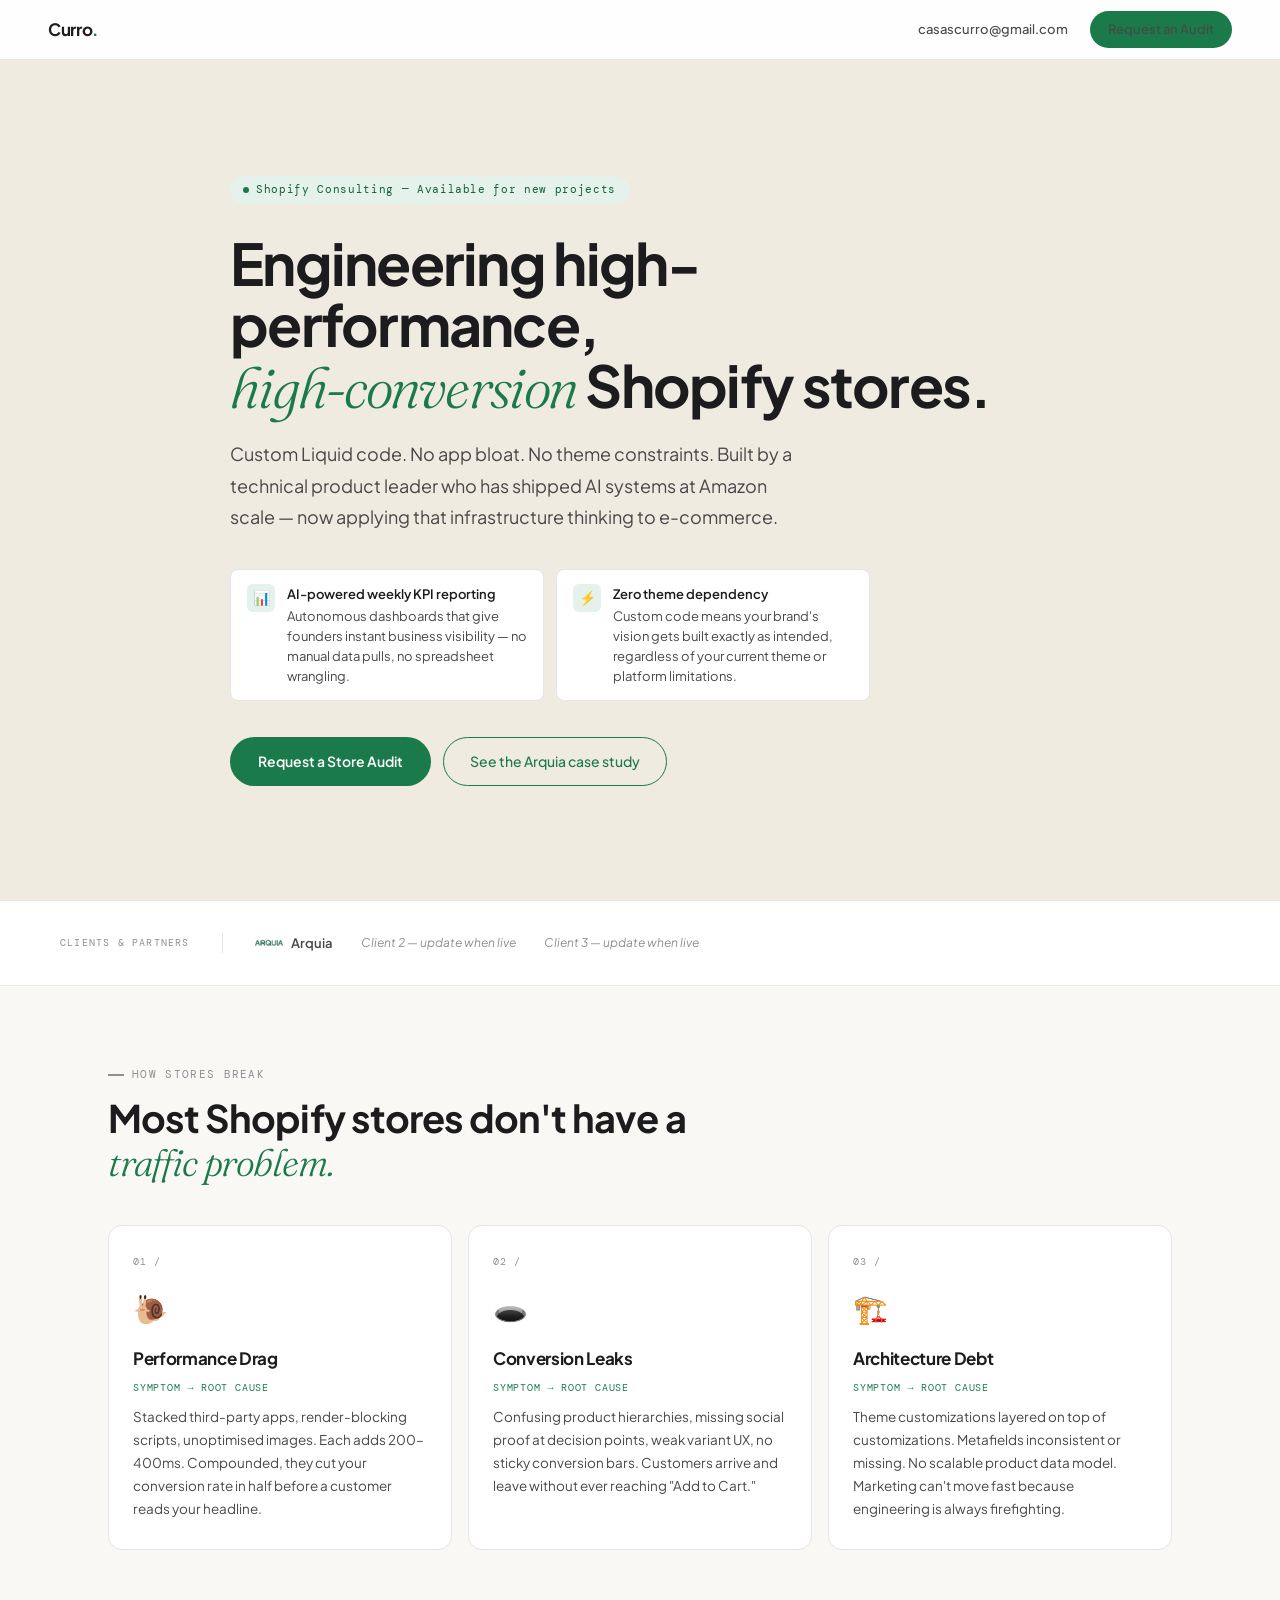
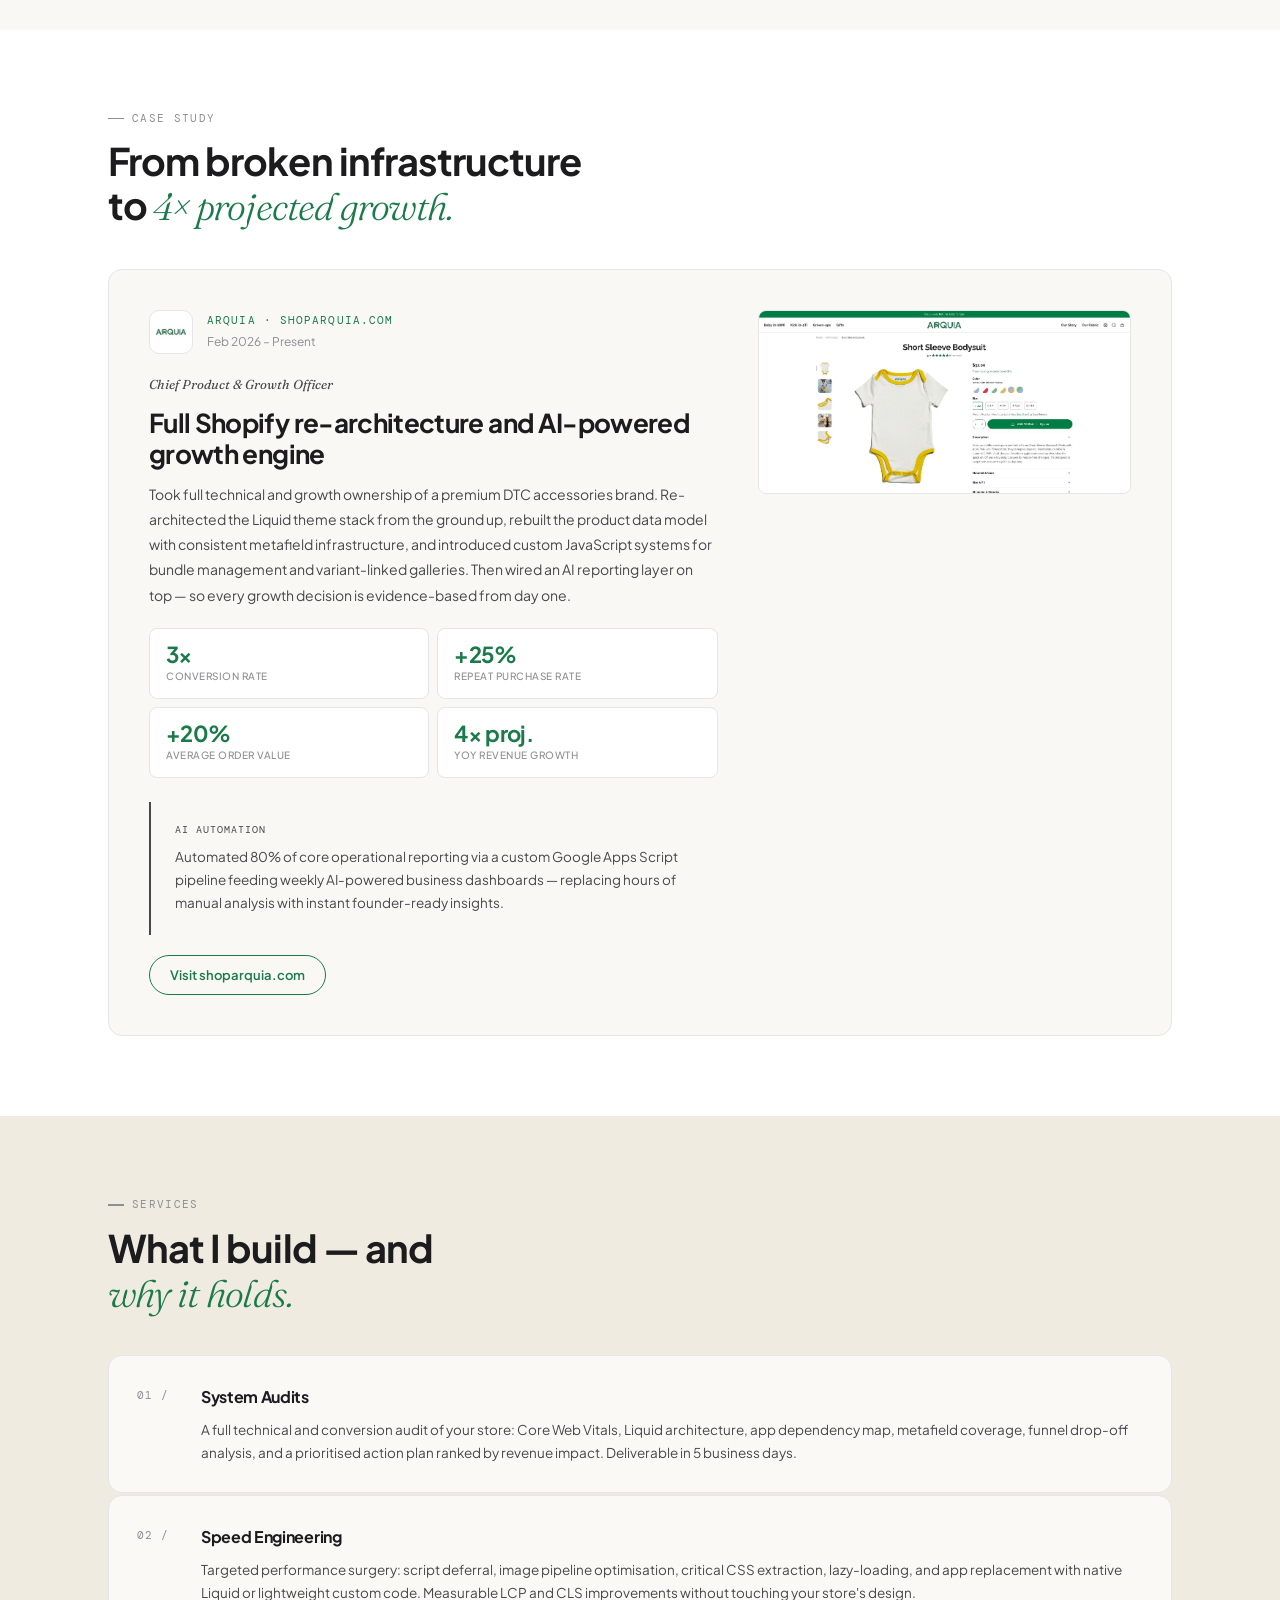
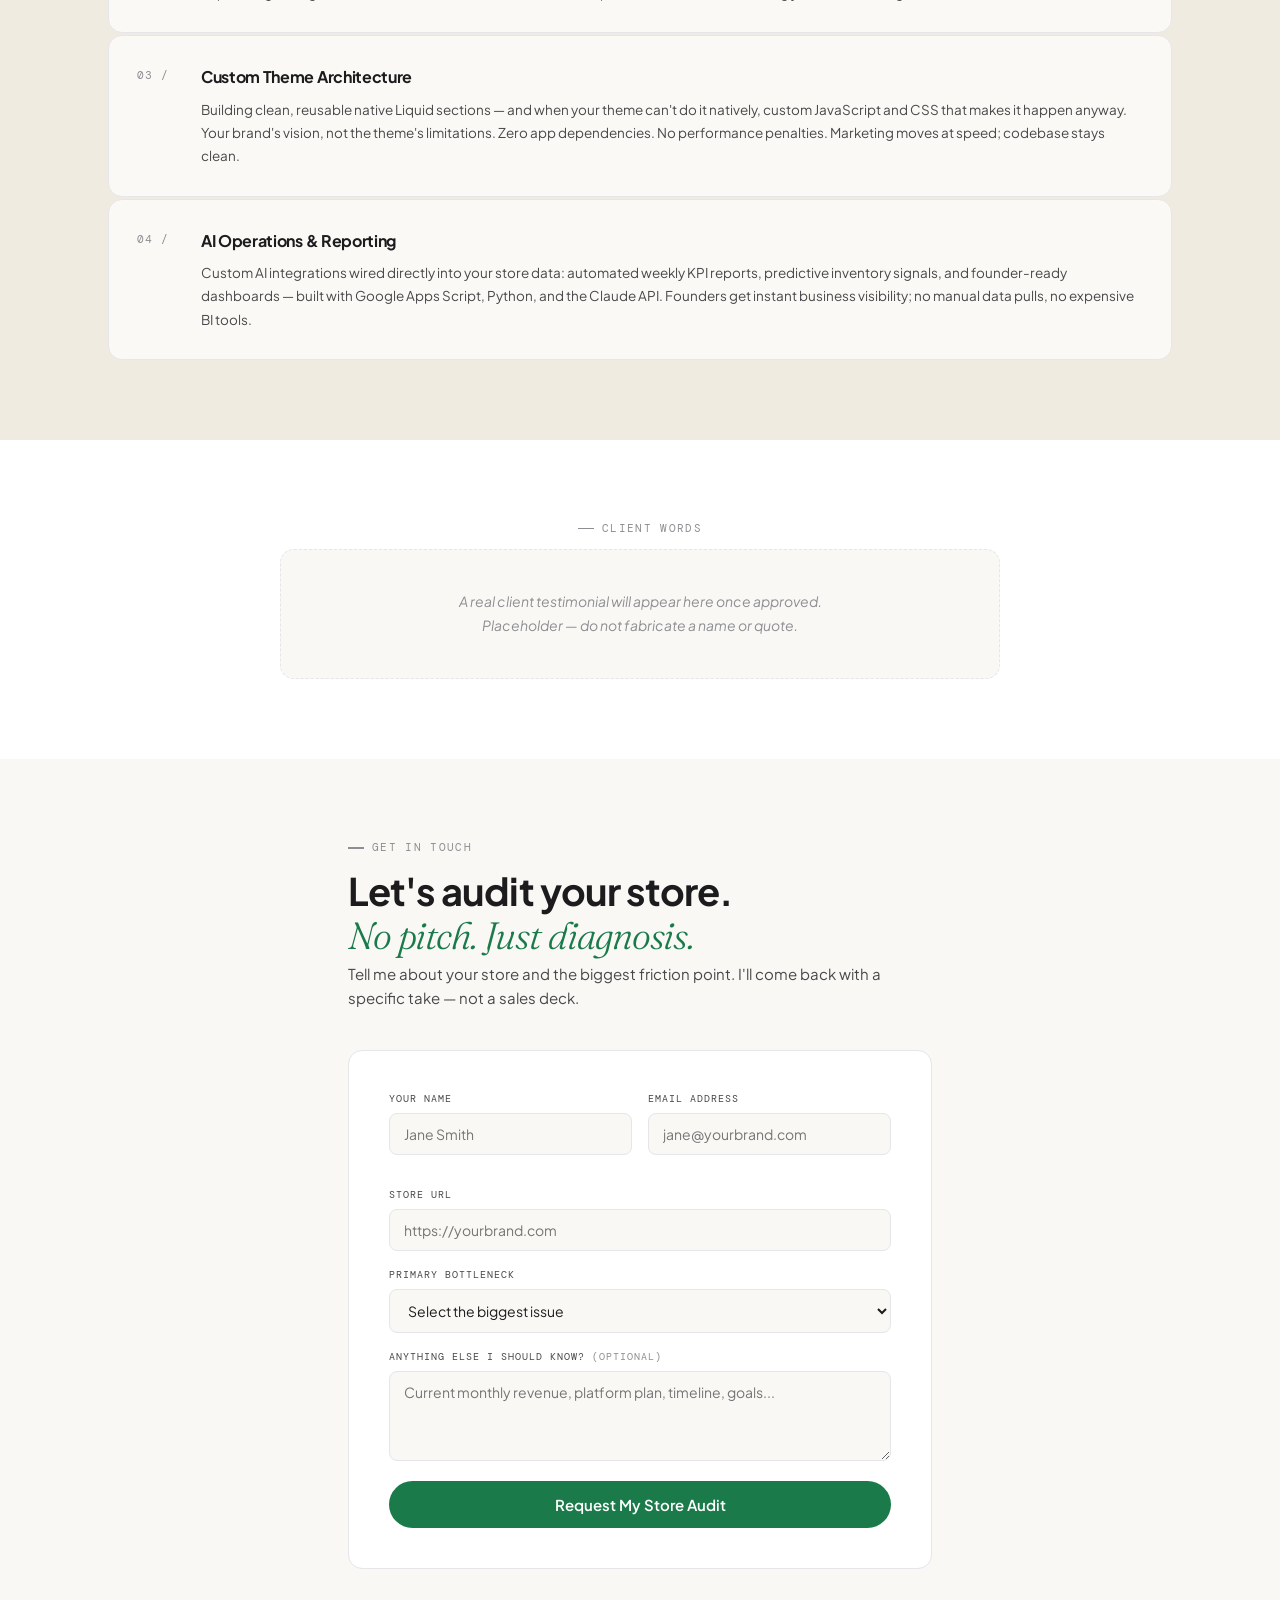
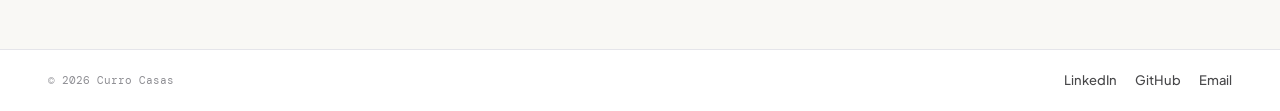
==== consulting.html @ 4394bf83 "Add Shopify consulting page with SEO isolation - consulting.html: full landing page with hero, trust" ====
<!DOCTYPE html>
<html lang="en">
<head>
  <meta charset="UTF-8"/>
  <meta name="viewport" content="width=device-width, initial-scale=1.0"/>

  <!-- ── SEO ISOLATION — DO NOT REMOVE ─────────────────────────────────── -->
  <meta name="robots" content="noindex, nofollow">
  <meta name="googlebot" content="noindex, nofollow">
  <!-- ──────────────────────────────────────────────────────────────────── -->

  <title>Shopify Consulting — Curro Casas</title>
  <meta name="description" content="Technical Shopify consulting: performance engineering, custom Liquid architecture, and AI-powered reporting for high-growth DTC brands."/>

  <link rel="icon" href="data:image/svg+xml,<svg xmlns='http://www.w3.org/2000/svg' viewBox='0 0 100 100'><rect width='100' height='100' rx='20' fill='%231a7a4a'/><text y='75' font-size='72' x='50' text-anchor='middle' fill='white' font-family='sans-serif' font-weight='bold'>C</text></svg>"/>
  <link rel="preconnect" href="https://fonts.googleapis.com"/>
  <link href="https://fonts.googleapis.com/css2?family=Plus+Jakarta+Sans:ital,wght@0,400;0,500;0,600;0,700;1,400&family=Fraunces:ital,opsz,wght@1,9..144,300;1,9..144,400&family=DM+Mono:wght@300;400&display=swap" rel="stylesheet"/>

  <style>
    /* ── RESET & TOKENS ──────────────────────────────────────────────────── */
    *, *::before, *::after { box-sizing: border-box; margin: 0; padding: 0; }
    :root {
      --ink:     #1c1c1e;
      --ink-2:   #48484a;
      --ink-3:   #8e8e93;
      --bg:      #ffffff;
      --bg-2:    #f9f8f5;
      --bg-3:    #f0ebe0;
      --green:   #1a7a4a;
      --gdk:     #145e38;
      --glt:     #e4f2eb;
      --rule:    #e5e5ea;
      --r:       14px;
      --rs:      8px;
      --max:     1160px;
      --serif:   'Fraunces', Georgia, serif;
      --sans:    'Plus Jakarta Sans', sans-serif;
      --mono:    'DM Mono', monospace;
    }
    html { scroll-behavior: smooth; }
    body { background: var(--bg); color: var(--ink); font-family: var(--sans);
           line-height: 1.6; -webkit-font-smoothing: antialiased; font-size: 16px; }
    img  { max-width: 100%; display: block; }
    a    { color: inherit; }

    /* ── LAYOUT HELPERS ─────────────────────────────────────────────────── */
    .wrap { max-width: var(--max); margin: 0 auto; padding: 0 48px; }
    .rule { height: 1px; background: linear-gradient(90deg, transparent, var(--rule) 20%, var(--rule) 80%, transparent); }

    /* ── BUTTONS ────────────────────────────────────────────────────────── */
    .btn-primary {
      display: inline-flex; align-items: center; justify-content: center;
      font-family: var(--sans); font-size: 14px; font-weight: 600;
      color: #fff; background: var(--green); text-decoration: none;
      padding: 13px 28px; border-radius: 100px; border: none; cursor: pointer;
      transition: background .15s, transform .1s;
    }
    .btn-primary:hover { background: var(--gdk); transform: translateY(-1px); }
    .btn-outline {
      display: inline-flex; align-items: center; justify-content: center;
      font-family: var(--sans); font-size: 14px; font-weight: 500;
      color: var(--green); background: none; text-decoration: none;
      padding: 12px 26px; border-radius: 100px; border: 1.5px solid var(--green);
      cursor: pointer; transition: background .15s;
    }
    .btn-outline:hover { background: var(--glt); }

    /* ── NAV ────────────────────────────────────────────────────────────── */
    nav {
      position: fixed; top: 0; left: 0; right: 0; z-index: 100;
      display: flex; align-items: center; justify-content: space-between;
      padding: 0 48px; height: 60px;
      background: rgba(255,255,255,.95); backdrop-filter: blur(16px);
      border-bottom: 1px solid var(--rule);
    }
    .nav-logo { font-size: 17px; font-weight: 700; letter-spacing: -.02em;
                color: var(--ink); text-decoration: none; }
    .nav-logo span { color: var(--green); }
    .nav-cta { display: flex; gap: 8px; align-items: center; }
    .nav-cta a { font-size: 13px; font-weight: 500; color: var(--ink-2);
                 text-decoration: none; padding: 6px 14px; border-radius: 100px;
                 transition: background .15s; }
    .nav-cta a:hover { background: var(--rule); }

    /* ── EYE TAG ────────────────────────────────────────────────────────── */
    .eyetag {
      font-family: var(--mono); font-size: 11px; letter-spacing: .12em;
      text-transform: uppercase; color: var(--ink-3); margin-bottom: 12px;
      display: flex; align-items: center; gap: 8px;
    }
    .eyetag::before { content: ""; display: block; width: 16px; height: 1.5px; background: var(--ink-3); }

    /* ── HERO ───────────────────────────────────────────────────────────── */
    .hero {
      min-height: 100vh; padding-top: 60px;
      display: flex; align-items: center;
      background: var(--bg-3);
    }
    .hero-inner { max-width: var(--max); margin: 0 auto; padding: 80px 48px; }
    .hero-badge {
      display: inline-flex; align-items: center; gap: 7px;
      background: var(--glt); color: var(--gdk);
      font-family: var(--mono); font-size: 11px; letter-spacing: .06em;
      padding: 5px 13px; border-radius: 100px; margin-bottom: 28px; width: fit-content;
    }
    .hero-badge::before {
      content: ""; width: 6px; height: 6px; background: var(--green);
      border-radius: 50%; animation: pulse 2s infinite;
    }
    @keyframes pulse { 0%,100%{opacity:1;transform:scale(1)} 50%{opacity:.4;transform:scale(.75)} }
    .hero h1 {
      font-size: clamp(34px, 4.5vw, 62px); font-weight: 700; line-height: 1.06;
      letter-spacing: -.03em; margin-bottom: 20px; max-width: 820px;
    }
    .hero h1 em { font-family: var(--serif); font-style: italic; font-weight: 300; color: var(--green); }
    .hero-sub {
      font-size: clamp(15px, 1.5vw, 18px); color: var(--ink-2); line-height: 1.75;
      max-width: 580px; margin-bottom: 36px;
    }

    /* USP feature list between subtitle and CTA */
    .hero-usps {
      display: grid; grid-template-columns: 1fr 1fr; gap: 12px;
      max-width: 640px; margin-bottom: 36px;
    }
    .hero-usp {
      display: flex; gap: 12px; align-items: flex-start;
      background: #fff; border: 1.5px solid var(--rule); border-radius: var(--rs);
      padding: 14px 16px;
    }
    .hero-usp-icon {
      width: 28px; height: 28px; background: var(--glt); border-radius: 6px;
      display: flex; align-items: center; justify-content: center;
      flex-shrink: 0; font-size: 14px;
    }
    .hero-usp-text { font-size: 13px; color: var(--ink-2); line-height: 1.55; }
    .hero-usp-text strong { color: var(--ink); font-weight: 600; display: block; margin-bottom: 2px; }

    .hero-actions { display: flex; gap: 12px; flex-wrap: wrap; }

    /* ── TRUST BANNER ───────────────────────────────────────────────────── */
    .trust {
      background: #fff; border-top: 1px solid var(--rule); border-bottom: 1px solid var(--rule);
      padding: 28px 48px;
    }
    .trust-inner {
      max-width: var(--max); margin: 0 auto;
      display: flex; align-items: center; gap: 32px; flex-wrap: wrap;
    }
    .trust-label {
      font-family: var(--mono); font-size: 10px; letter-spacing: .12em;
      text-transform: uppercase; color: var(--ink-3); white-space: nowrap; flex-shrink: 0;
    }
    .trust-divider { width: 1px; height: 20px; background: var(--rule); flex-shrink: 0; }
    .trust-brands { display: flex; align-items: center; gap: 28px; flex-wrap: wrap; }
    .trust-brand {
      display: flex; align-items: center; gap: 8px;
      font-size: 13px; font-weight: 600; color: var(--ink-2);
    }
    .trust-brand img { height: 28px; width: auto; object-fit: contain; }
    .trust-brand.placeholder { color: var(--ink-3); font-style: italic; font-weight: 400; font-size: 12px; }

    /* ── PARADIGM GRID ──────────────────────────────────────────────────── */
    .paradigm { padding: 80px 0; background: var(--bg-2); }
    .paradigm .wrap { }
    .p-grid {
      display: grid; grid-template-columns: repeat(3, 1fr); gap: 16px; margin-top: 40px;
    }
    .p-col {
      background: #fff; border: 1.5px solid var(--rule); border-radius: var(--r); padding: 28px 24px;
      transition: border-color .2s, box-shadow .2s;
    }
    .p-col:hover { border-color: var(--green); box-shadow: 0 6px 22px rgba(26,122,74,.08); }
    .p-col-num {
      font-family: var(--mono); font-size: 10px; letter-spacing: .1em;
      text-transform: uppercase; color: var(--ink-3); margin-bottom: 16px;
    }
    .p-col-icon {
      font-size: 28px; margin-bottom: 14px; display: block;
    }
    .p-col h3 { font-size: 17px; font-weight: 700; letter-spacing: -.02em; margin-bottom: 8px; }
    .p-col-sub {
      font-family: var(--mono); font-size: 10px; letter-spacing: .08em;
      text-transform: uppercase; color: var(--green); margin-bottom: 10px;
    }
    .p-col p { font-size: 13.5px; color: var(--ink-2); line-height: 1.7; }

    /* ── CASE STUDY ─────────────────────────────────────────────────────── */
    .case-study { padding: 80px 0; background: #fff; }
    .case-card {
      background: var(--bg-2); border: 1.5px solid var(--rule); border-radius: var(--r);
      padding: 40px; margin-top: 40px;
      display: grid; grid-template-columns: 1fr 38%; gap: 40px; align-items: start;
    }
    .case-header { display: flex; align-items: center; gap: 14px; margin-bottom: 20px; }
    .case-logo {
      width: 44px; height: 44px; border-radius: 10px; border: 1px solid var(--rule);
      padding: 6px; background: #fff; object-fit: contain; flex-shrink: 0;
    }
    .case-co { font-family: var(--mono); font-size: 11px; letter-spacing: .1em;
               text-transform: uppercase; color: var(--green); margin-bottom: 2px; }
    .case-period { font-size: 12px; color: var(--ink-3); }
    .case-role { font-size: 13px; color: var(--ink-2); font-style: italic;
                 font-family: var(--serif); margin-bottom: 14px; }
    .case-card h3 {
      font-size: clamp(19px, 2.2vw, 26px); font-weight: 700; letter-spacing: -.025em;
      line-height: 1.18; margin-bottom: 12px;
    }
    .case-card > div > p {
      font-size: 14px; color: var(--ink-2); line-height: 1.8; margin-bottom: 20px;
    }
    .metrics-grid {
      display: grid; grid-template-columns: repeat(2, 1fr); gap: 8px; margin-bottom: 0;
    }
    .metric {
      background: #fff; border: 1.5px solid var(--rule); border-radius: var(--rs); padding: 14px 16px;
    }
    .metric-num {
      font-size: 22px; font-weight: 700; letter-spacing: -.03em; color: var(--green);
      line-height: 1; margin-bottom: 3px;
    }
    .metric-label { font-size: 10px; color: var(--ink-3); text-transform: uppercase; letter-spacing: .05em; font-weight: 500; }

    .case-callout {
      border-left: 2px solid var(--ink-2); background: var(--bg-2);
      padding: 20px 24px; margin-top: 24px; border-radius: 0 var(--rs) var(--rs) 0;
    }
    .callout-label {
      font-family: var(--mono); font-size: 10px; letter-spacing: .1em;
      text-transform: uppercase; color: var(--ink-2); display: block; margin-bottom: 8px;
    }
    .callout-text { font-size: 13.5px; color: var(--ink-2); line-height: 1.7; margin: 0; }

    .case-visual {
      border-radius: var(--rs); overflow: hidden; border: 1px solid var(--rule);
      position: sticky; top: 80px;
    }
    .case-visual img { width: 100%; display: block; object-fit: cover; }

    .case-link {
      display: inline-flex; align-items: center; font-size: 13px; font-weight: 600;
      color: var(--green); text-decoration: none; padding: 9px 20px;
      border-radius: 100px; border: 1.5px solid var(--green);
      transition: background .15s; margin-top: 20px; width: fit-content;
    }
    .case-link:hover { background: var(--glt); }

    /* ── SERVICES ───────────────────────────────────────────────────────── */
    .services { padding: 80px 0; background: var(--bg-3); }
    .svc-list { margin-top: 40px; display: flex; flex-direction: column; gap: 2px; }
    .svc-item {
      display: flex; gap: 28px; align-items: flex-start;
      background: rgba(255,255,255,.7); border: 1.5px solid var(--rule);
      border-radius: var(--r); padding: 28px 28px;
      transition: background .2s, border-color .2s;
    }
    .svc-item:hover { background: #fff; border-color: var(--green); }
    .svc-num {
      font-family: var(--mono); font-size: 11px; letter-spacing: .08em;
      color: var(--ink-3); flex-shrink: 0; padding-top: 3px; min-width: 36px;
    }
    .svc-body { flex: 1; }
    .svc-name { font-size: 16px; font-weight: 700; letter-spacing: -.02em; margin-bottom: 8px; }
    .svc-desc { font-size: 13.5px; color: var(--ink-2); line-height: 1.72; margin: 0; }

    /* ── TESTIMONIAL ────────────────────────────────────────────────────── */
    .testimonial { padding: 80px 0; background: #fff; }
    .testimonial-inner { max-width: 720px; margin: 0 auto; text-align: center; }
    blockquote {
      font-family: var(--serif); font-style: italic; font-weight: 300;
      font-size: clamp(18px, 2vw, 24px); line-height: 1.6; color: var(--ink);
      margin-bottom: 24px; position: relative;
    }
    blockquote::before {
      content: "\201C"; font-size: 80px; line-height: .6; vertical-align: -.4em;
      color: var(--glt); font-family: var(--serif); margin-right: 4px;
    }
    .testimonial-author {
      font-family: var(--mono); font-size: 11px; letter-spacing: .08em;
      text-transform: uppercase; color: var(--ink-3);
    }
    .testimonial-placeholder {
      background: var(--bg-2); border: 1.5px dashed var(--rule); border-radius: var(--r);
      padding: 40px 32px; text-align: center;
    }
    .testimonial-placeholder p {
      font-size: 14px; color: var(--ink-3); font-style: italic; line-height: 1.7;
    }

    /* ── CONTACT FORM ───────────────────────────────────────────────────── */
    .contact { padding: 80px 0; background: var(--bg-2); }
    .contact-inner {
      max-width: 680px; margin: 0 auto; padding: 0 48px;
    }
    .form-card {
      background: #fff; border: 1.5px solid var(--rule); border-radius: var(--r);
      padding: 40px; margin-top: 40px;
    }
    .form-row { display: grid; grid-template-columns: 1fr 1fr; gap: 16px; margin-bottom: 16px; }
    .form-group { display: flex; flex-direction: column; gap: 6px; margin-bottom: 16px; }
    .form-group label {
      font-family: var(--mono); font-size: 10px; letter-spacing: .1em;
      text-transform: uppercase; color: var(--ink-2); font-weight: 400;
    }
    .form-group input,
    .form-group select,
    .form-group textarea {
      font-family: var(--sans); font-size: 14px; color: var(--ink);
      background: var(--bg-2); border: 1.5px solid var(--rule);
      border-radius: var(--rs); padding: 11px 14px;
      transition: border-color .15s; outline: none; width: 100%;
    }
    .form-group input:focus,
    .form-group select:focus,
    .form-group textarea:focus { border-color: var(--green); background: #fff; }
    .form-group textarea { resize: vertical; min-height: 90px; }
    .form-submit { width: 100%; padding: 14px; font-size: 15px; margin-top: 4px; }
    .form-success {
      display: none; text-align: center; padding: 28px;
      background: var(--glt); border-radius: var(--rs); margin-top: 20px;
    }
    .form-success p { color: var(--gdk); font-weight: 600; margin-bottom: 4px; }
    .form-success span { font-size: 13px; color: var(--gdk); opacity: .8; }

    /* ── FOOTER ─────────────────────────────────────────────────────────── */
    footer {
      border-top: 1px solid var(--rule); padding: 20px 48px;
      display: flex; align-items: center; justify-content: space-between;
      background: #fff;
    }
    .footer-copy { font-family: var(--mono); font-size: 11px; color: var(--ink-3); }
    .footer-links { display: flex; gap: 18px; }
    .footer-links a {
      font-size: 13px; font-weight: 500; color: var(--ink-2);
      text-decoration: none; transition: color .15s;
    }
    .footer-links a:hover { color: var(--green); }

    /* ── REVEAL ANIMATION ───────────────────────────────────────────────── */
    .reveal { opacity: 0; transform: translateY(18px); transition: opacity .5s ease, transform .5s ease; }
    .reveal.visible { opacity: 1; transform: translateY(0); }

    /* ── RESPONSIVE ─────────────────────────────────────────────────────── */
    @media (max-width: 960px) {
      nav { padding: 0 20px; }
      .wrap, .hero-inner, .trust, .contact-inner { padding-left: 20px; padding-right: 20px; }
      .trust { padding: 20px; }
      .trust-divider { display: none; }
      .hero h1 { font-size: clamp(30px, 7vw, 44px); }
      .hero-usps { grid-template-columns: 1fr; }
      .p-grid { grid-template-columns: 1fr; }
      .case-card { grid-template-columns: 1fr; gap: 24px; }
      .case-visual { position: static; order: -1; max-height: 220px; overflow: hidden; }
      .metrics-grid { grid-template-columns: repeat(2, 1fr); }
      .form-row { grid-template-columns: 1fr; }
      footer { flex-direction: column; gap: 12px; text-align: center; padding: 20px; }
    }
    @media (max-width: 640px) {
      .hero-inner { padding: 72px 20px 56px; }
      .form-card { padding: 24px 20px; }
      .svc-item { flex-direction: column; gap: 6px; }
    }
  </style>
</head>
<body>

<!-- ── NAV ─────────────────────────────────────────────────────────────── -->
<nav>
  <a href="/" class="nav-logo">Curro<span>.</span></a>
  <div class="nav-cta">
    <a href="mailto:casascurro@gmail.com">casascurro@gmail.com</a>
    <a href="#contact" class="btn-primary" style="font-size:13px;padding:8px 18px;">Request an Audit</a>
  </div>
</nav>

<!-- ── HERO ────────────────────────────────────────────────────────────── -->
<section class="hero">
  <div class="hero-inner">
    <div class="hero-badge">Shopify Consulting — Available for new projects</div>
    <h1>Engineering high-performance,<br><em>high-conversion</em> Shopify stores.</h1>
    <p class="hero-sub">
      Custom Liquid code. No app bloat. No theme constraints. Built by a technical
      product leader who has shipped AI systems at Amazon scale — now applying that
      infrastructure thinking to e-commerce.
    </p>

    <!-- USP differentiators -->
    <div class="hero-usps">
      <div class="hero-usp">
        <div class="hero-usp-icon">📊</div>
        <div class="hero-usp-text">
          <strong>AI-powered weekly KPI reporting</strong>
          Autonomous dashboards that give founders instant business visibility —
          no manual data pulls, no spreadsheet wrangling.
        </div>
      </div>
      <div class="hero-usp">
        <div class="hero-usp-icon">⚡</div>
        <div class="hero-usp-text">
          <strong>Zero theme dependency</strong>
          Custom code means your brand's vision gets built exactly as intended,
          regardless of your current theme or platform limitations.
        </div>
      </div>
    </div>

    <div class="hero-actions">
      <a href="#contact" class="btn-primary">Request a Store Audit</a>
      <a href="#case-study" class="btn-outline">See the Arquia case study</a>
    </div>
  </div>
</section>

<!-- ── TRUST BANNER ─────────────────────────────────────────────────────── -->
<div class="trust">
  <div class="trust-inner">
    <span class="trust-label">Clients &amp; Partners</span>
    <div class="trust-divider"></div>
    <div class="trust-brands">
      <div class="trust-brand">
        <img src="assets/arquia-logo.png" alt="Arquia" loading="lazy"/>
        Arquia
      </div>
      <div class="trust-brand placeholder">Client 2 — update when live</div>
      <div class="trust-brand placeholder">Client 3 — update when live</div>
    </div>
  </div>
</div>

<!-- ── PARADIGM GRID ─────────────────────────────────────────────────────── -->
<section class="paradigm">
  <div class="wrap">
    <div class="eyetag">How stores break</div>
    <h2 style="font-size:clamp(24px,3vw,38px);font-weight:700;letter-spacing:-.025em;line-height:1.15;margin-bottom:0;">
      Most Shopify stores don't have a<br><em style="font-family:var(--serif);font-style:italic;font-weight:300;color:var(--green);">traffic problem.</em>
    </h2>
    <div class="p-grid">
      <div class="p-col reveal">
        <div class="p-col-num">01 /</div>
        <span class="p-col-icon">🐌</span>
        <h3>Performance Drag</h3>
        <div class="p-col-sub">Symptom → Root Cause</div>
        <p>
          Stacked third-party apps, render-blocking scripts, unoptimised images.
          Each adds 200–400ms. Compounded, they cut your conversion rate in half
          before a customer reads your headline.
        </p>
      </div>
      <div class="p-col reveal">
        <div class="p-col-num">02 /</div>
        <span class="p-col-icon">🕳️</span>
        <h3>Conversion Leaks</h3>
        <div class="p-col-sub">Symptom → Root Cause</div>
        <p>
          Confusing product hierarchies, missing social proof at decision points,
          weak variant UX, no sticky conversion bars. Customers arrive and leave
          without ever reaching "Add to Cart."
        </p>
      </div>
      <div class="p-col reveal">
        <div class="p-col-num">03 /</div>
        <span class="p-col-icon">🏗️</span>
        <h3>Architecture Debt</h3>
        <div class="p-col-sub">Symptom → Root Cause</div>
        <p>
          Theme customizations layered on top of customizations. Metafields
          inconsistent or missing. No scalable product data model. Marketing
          can't move fast because engineering is always firefighting.
        </p>
      </div>
    </div>
  </div>
</section>

<!-- ── CASE STUDY ────────────────────────────────────────────────────────── -->
<section class="case-study" id="case-study">
  <div class="wrap">
    <div class="eyetag">Case Study</div>
    <h2 style="font-size:clamp(24px,3vw,38px);font-weight:700;letter-spacing:-.025em;line-height:1.15;margin-bottom:0;">
      From broken infrastructure<br>to <em style="font-family:var(--serif);font-style:italic;font-weight:300;color:var(--green);">4× projected growth.</em>
    </h2>
    <div class="case-card reveal">
      <div>
        <div class="case-header">
          <img src="assets/arquia-logo.png" alt="Arquia" class="case-logo" loading="lazy"/>
          <div>
            <div class="case-co">Arquia · shoparquia.com</div>
            <div class="case-period">Feb 2026 – Present</div>
          </div>
        </div>
        <div class="case-role">Chief Product &amp; Growth Officer</div>
        <h3>Full Shopify re-architecture and AI-powered growth engine</h3>
        <p>
          Took full technical and growth ownership of a premium DTC accessories brand.
          Re-architected the Liquid theme stack from the ground up, rebuilt the product
          data model with consistent metafield infrastructure, and introduced custom
          JavaScript systems for bundle management and variant-linked galleries. Then
          wired an AI reporting layer on top — so every growth decision is evidence-based
          from day one.
        </p>
        <div class="metrics-grid">
          <div class="metric">
            <div class="metric-num">3×</div>
            <div class="metric-label">Conversion Rate</div>
          </div>
          <div class="metric">
            <div class="metric-num">+25%</div>
            <div class="metric-label">Repeat Purchase Rate</div>
          </div>
          <div class="metric">
            <div class="metric-num">+20%</div>
            <div class="metric-label">Average Order Value</div>
          </div>
          <div class="metric">
            <div class="metric-num">4× proj.</div>
            <div class="metric-label">YoY Revenue Growth</div>
          </div>
        </div>

        <div class="case-callout">
          <span class="callout-label">AI Automation</span>
          <p class="callout-text">
            Automated 80% of core operational reporting via a custom Google Apps Script
            pipeline feeding weekly AI-powered business dashboards — replacing hours of
            manual analysis with instant founder-ready insights.
          </p>
        </div>

        <a href="https://shoparquia.com" target="_blank" rel="noopener noreferrer" class="case-link">
          Visit shoparquia.com
        </a>
      </div>
      <div class="case-visual">
        <img src="assets/arquia-site.png" alt="Arquia Shopify store" loading="lazy"/>
      </div>
    </div>
  </div>
</section>

<!-- ── SERVICES ──────────────────────────────────────────────────────────── -->
<section class="services" id="services">
  <div class="wrap">
    <div class="eyetag">Services</div>
    <h2 style="font-size:clamp(24px,3vw,38px);font-weight:700;letter-spacing:-.025em;line-height:1.15;margin-bottom:0;">
      What I build — and<br><em style="font-family:var(--serif);font-style:italic;font-weight:300;color:var(--green);">why it holds.</em>
    </h2>
    <div class="svc-list">

      <div class="svc-item reveal">
        <span class="svc-num">01 /</span>
        <div class="svc-body">
          <div class="svc-name">System Audits</div>
          <p class="svc-desc">
            A full technical and conversion audit of your store: Core Web Vitals,
            Liquid architecture, app dependency map, metafield coverage, funnel
            drop-off analysis, and a prioritised action plan ranked by revenue
            impact. Deliverable in 5 business days.
          </p>
        </div>
      </div>

      <div class="svc-item reveal">
        <span class="svc-num">02 /</span>
        <div class="svc-body">
          <div class="svc-name">Speed Engineering</div>
          <p class="svc-desc">
            Targeted performance surgery: script deferral, image pipeline
            optimisation, critical CSS extraction, lazy-loading, and app
            replacement with native Liquid or lightweight custom code. Measurable
            LCP and CLS improvements without touching your store's design.
          </p>
        </div>
      </div>

      <div class="svc-item reveal">
        <span class="svc-num">03 /</span>
        <div class="svc-body">
          <div class="svc-name">Custom Theme Architecture</div>
          <p class="svc-desc">
            Building clean, reusable native Liquid sections — and when your theme
            can't do it natively, custom JavaScript and CSS that makes it happen
            anyway. Your brand's vision, not the theme's limitations. Zero app
            dependencies. No performance penalties. Marketing moves at speed;
            codebase stays clean.
          </p>
        </div>
      </div>

      <div class="svc-item reveal">
        <span class="svc-num">04 /</span>
        <div class="svc-body">
          <div class="svc-name">AI Operations &amp; Reporting</div>
          <p class="svc-desc">
            Custom AI integrations wired directly into your store data: automated
            weekly KPI reports, predictive inventory signals, and founder-ready
            dashboards — built with Google Apps Script, Python, and the Claude API.
            Founders get instant business visibility; no manual data pulls, no
            expensive BI tools.
          </p>
        </div>
      </div>

    </div>
  </div>
</section>

<!-- ── TESTIMONIAL ───────────────────────────────────────────────────────── -->
<section class="testimonial">
  <div class="wrap">
    <div class="testimonial-inner">
      <div class="eyetag" style="justify-content:center;">Client words</div>
      <!-- TODO: Replace with real client quote from [Client Name] once approved -->
      <div class="testimonial-placeholder reveal">
        <p>
          A real client testimonial will appear here once approved.<br/>
          Placeholder — do not fabricate a name or quote.
        </p>
      </div>
    </div>
  </div>
</section>

<!-- ── CONTACT FORM ──────────────────────────────────────────────────────── -->
<section class="contact" id="contact">
  <div class="contact-inner">
    <div class="eyetag">Get in touch</div>
    <h2 style="font-size:clamp(24px,3vw,38px);font-weight:700;letter-spacing:-.025em;line-height:1.15;margin-bottom:4px;">
      Let's audit your store.<br><em style="font-family:var(--serif);font-style:italic;font-weight:300;color:var(--green);">No pitch. Just diagnosis.</em>
    </h2>
    <p style="font-size:15px;color:var(--ink-2);margin-bottom:0;">
      Tell me about your store and the biggest friction point. I'll come back
      with a specific take — not a sales deck.
    </p>

    <!-- TODO: Wire FORM_ACTION to Formspree endpoint: https://formspree.io/f/[ID] -->
    <div class="form-card">
      <form id="auditForm" onsubmit="handleSubmit(event)" novalidate>
        <div class="form-row">
          <div class="form-group">
            <label for="name">Your name</label>
            <input type="text" id="name" name="name" placeholder="Jane Smith" required/>
          </div>
          <div class="form-group">
            <label for="email">Email address</label>
            <input type="email" id="email" name="email" placeholder="jane@yourbrand.com" required/>
          </div>
        </div>
        <div class="form-group">
          <label for="store">Store URL</label>
          <input type="url" id="store" name="store_url" placeholder="https://yourbrand.com" required/>
        </div>
        <div class="form-group">
          <label for="bottleneck">Primary bottleneck</label>
          <select id="bottleneck" name="bottleneck" required>
            <option value="" disabled selected>Select the biggest issue</option>
            <option value="performance">Site speed / Core Web Vitals</option>
            <option value="conversion">Low conversion rate</option>
            <option value="architecture">Theme / code complexity</option>
            <option value="reporting">No reliable data / reporting</option>
            <option value="aov">Low average order value</option>
            <option value="other">Other</option>
          </select>
        </div>
        <div class="form-group">
          <label for="context">Anything else I should know? <span style="color:var(--ink-3)">(optional)</span></label>
          <textarea id="context" name="context" placeholder="Current monthly revenue, platform plan, timeline, goals..."></textarea>
        </div>
        <button type="submit" class="btn-primary form-submit">Request My Store Audit</button>
      </form>

      <div class="form-success" id="formSuccess">
        <p>Request received.</p>
        <span>I'll review your store and reply within 24 hours with a specific take.</span>
      </div>
    </div>
  </div>
</section>

<!-- ── FOOTER ────────────────────────────────────────────────────────────── -->
<footer>
  <span class="footer-copy">&copy; 2026 Curro Casas</span>
  <div class="footer-links">
    <a href="https://linkedin.com/in/currocasas" target="_blank" rel="noopener noreferrer">LinkedIn</a>
    <a href="https://github.com/currocasas88" target="_blank" rel="noopener noreferrer">GitHub</a>
    <a href="mailto:casascurro@gmail.com">Email</a>
  </div>
</footer>

<script>
  /* ── Reveal on scroll ─────────────────────────────────────────────────── */
  (function () {
    const els = document.querySelectorAll('.reveal');
    const io = new IntersectionObserver(
      (entries) => entries.forEach(e => { if (e.isIntersecting) { e.target.classList.add('visible'); io.unobserve(e.target); } }),
      { threshold: 0.1 }
    );
    els.forEach(el => io.observe(el));
  })();

  /* ── Form submit (JS success state — no backend yet) ───────────────────
     TODO: replace fetch target with Formspree endpoint when available.    */
  function handleSubmit(e) {
    e.preventDefault();
    const form = document.getElementById('auditForm');
    const success = document.getElementById('formSuccess');

    /* Basic validation */
    const name  = form.querySelector('#name').value.trim();
    const email = form.querySelector('#email').value.trim();
    const store = form.querySelector('#store').value.trim();
    const bn    = form.querySelector('#bottleneck').value;

    if (!name || !email || !store || !bn) {
      alert('Please fill in all required fields.');
      return;
    }

    /* When Formspree endpoint is available, replace the block below:
    fetch('https://formspree.io/f/[ID]', {
      method: 'POST',
      headers: { 'Content-Type': 'application/json', 'Accept': 'application/json' },
      body: JSON.stringify({ name, email, store_url: store, bottleneck: bn,
                             context: form.querySelector('#context').value })
    }).then(r => { if (r.ok) showSuccess(); }); */

    showSuccess();
  }

  function showSuccess() {
    document.getElementById('auditForm').style.display = 'none';
    const s = document.getElementById('formSuccess');
    s.style.display = 'block';
  }
</script>

</body>
</html>
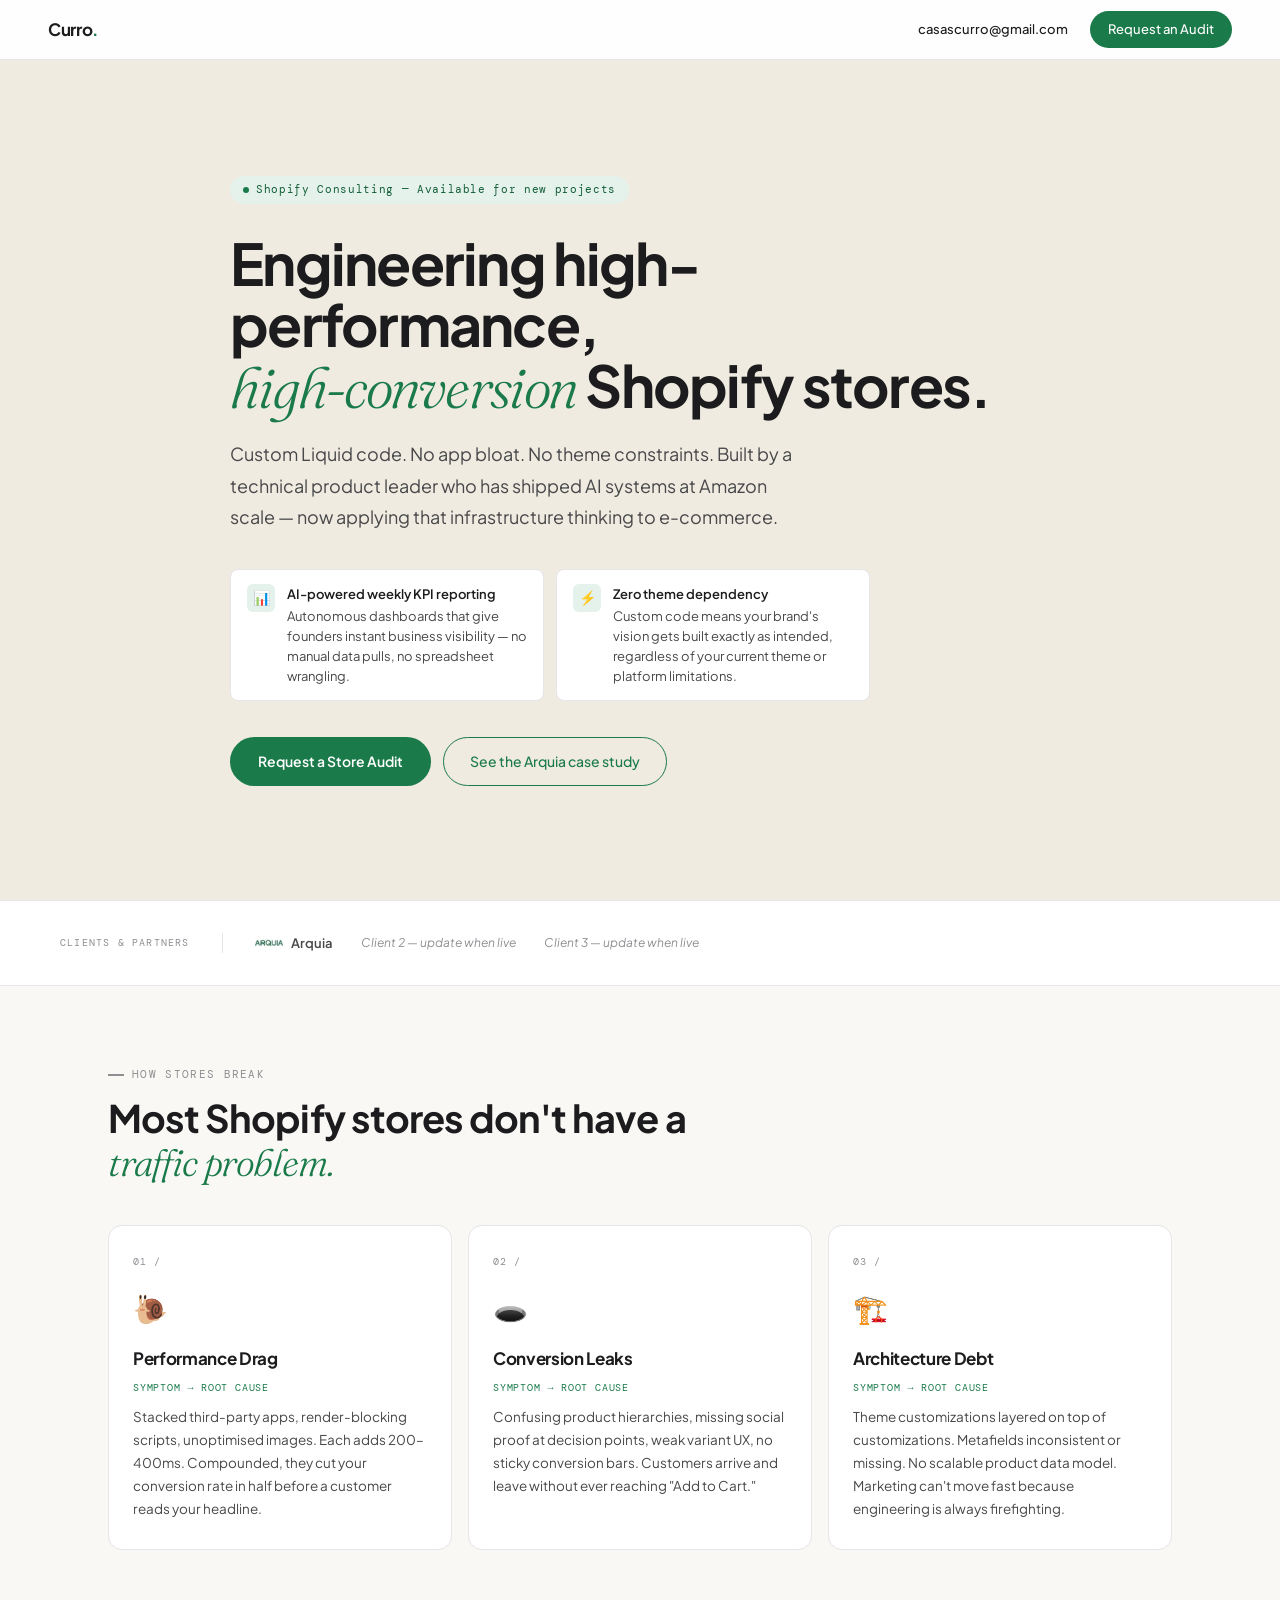
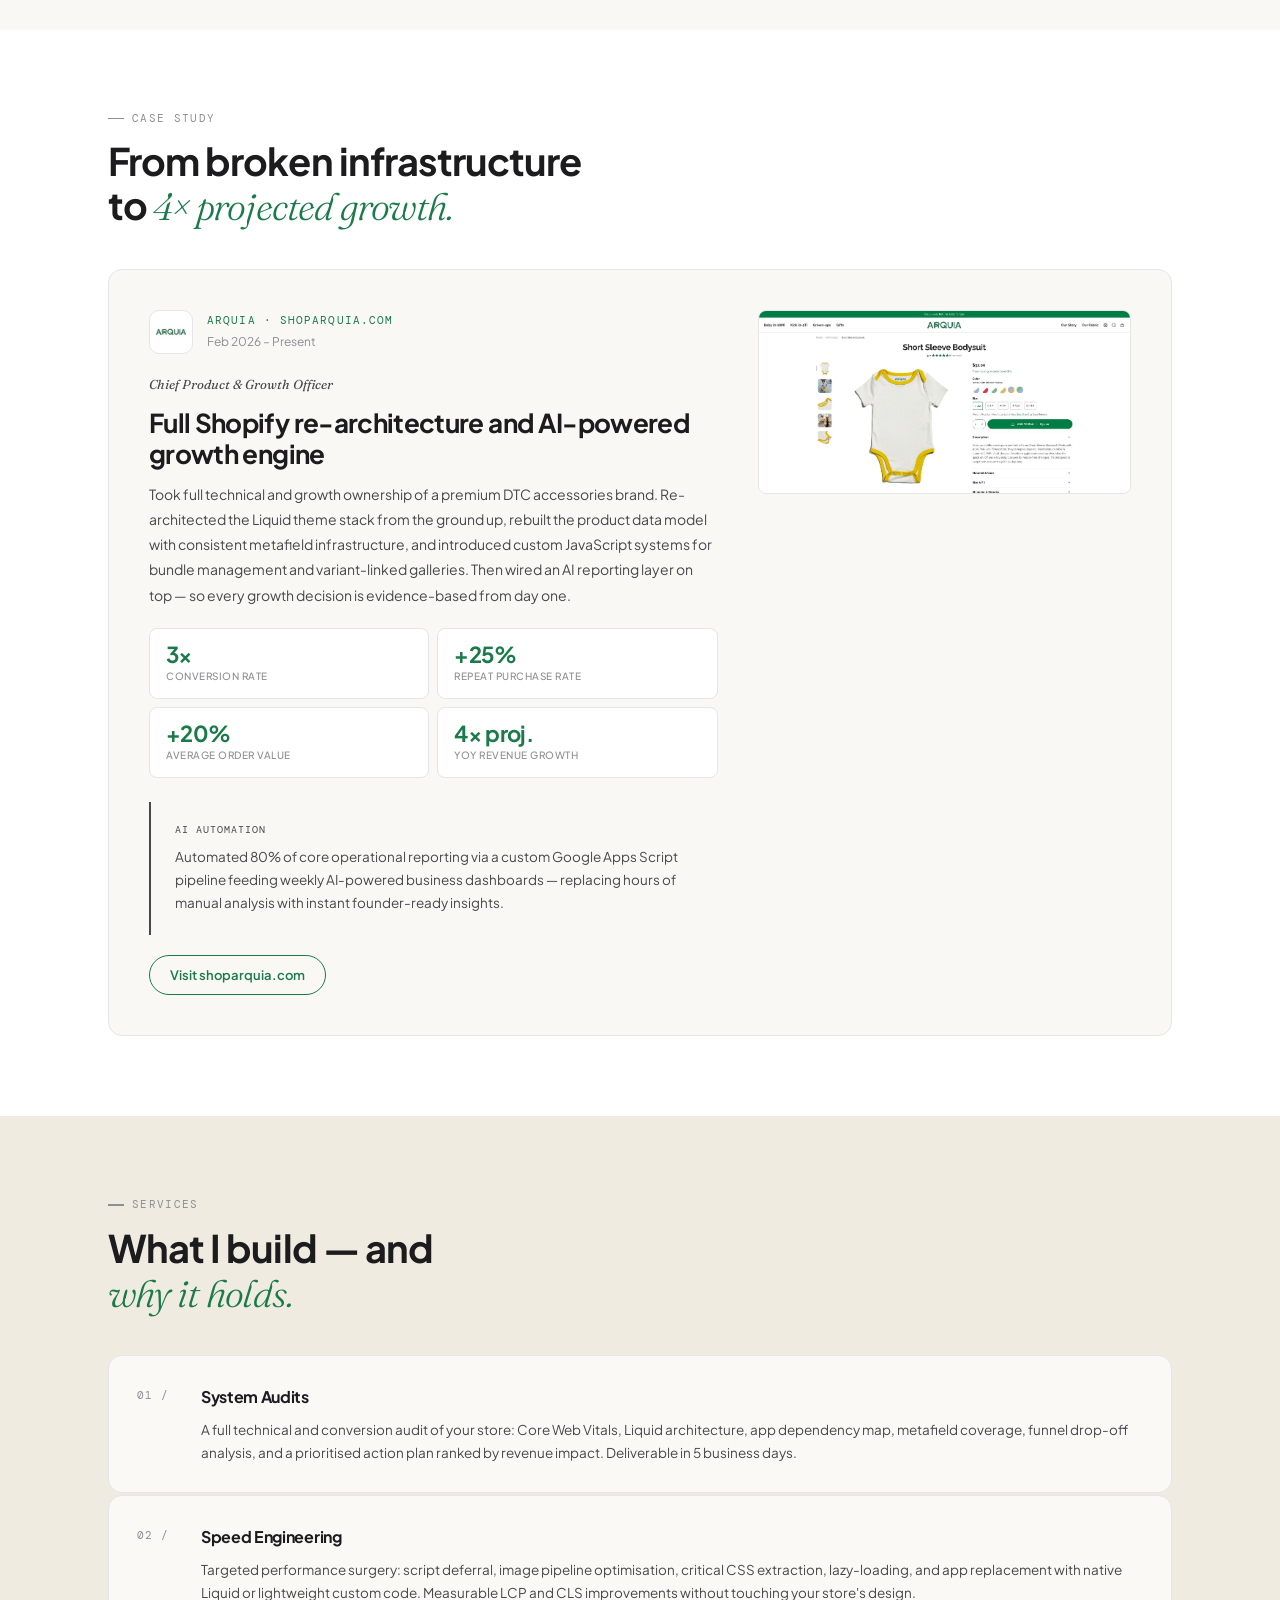
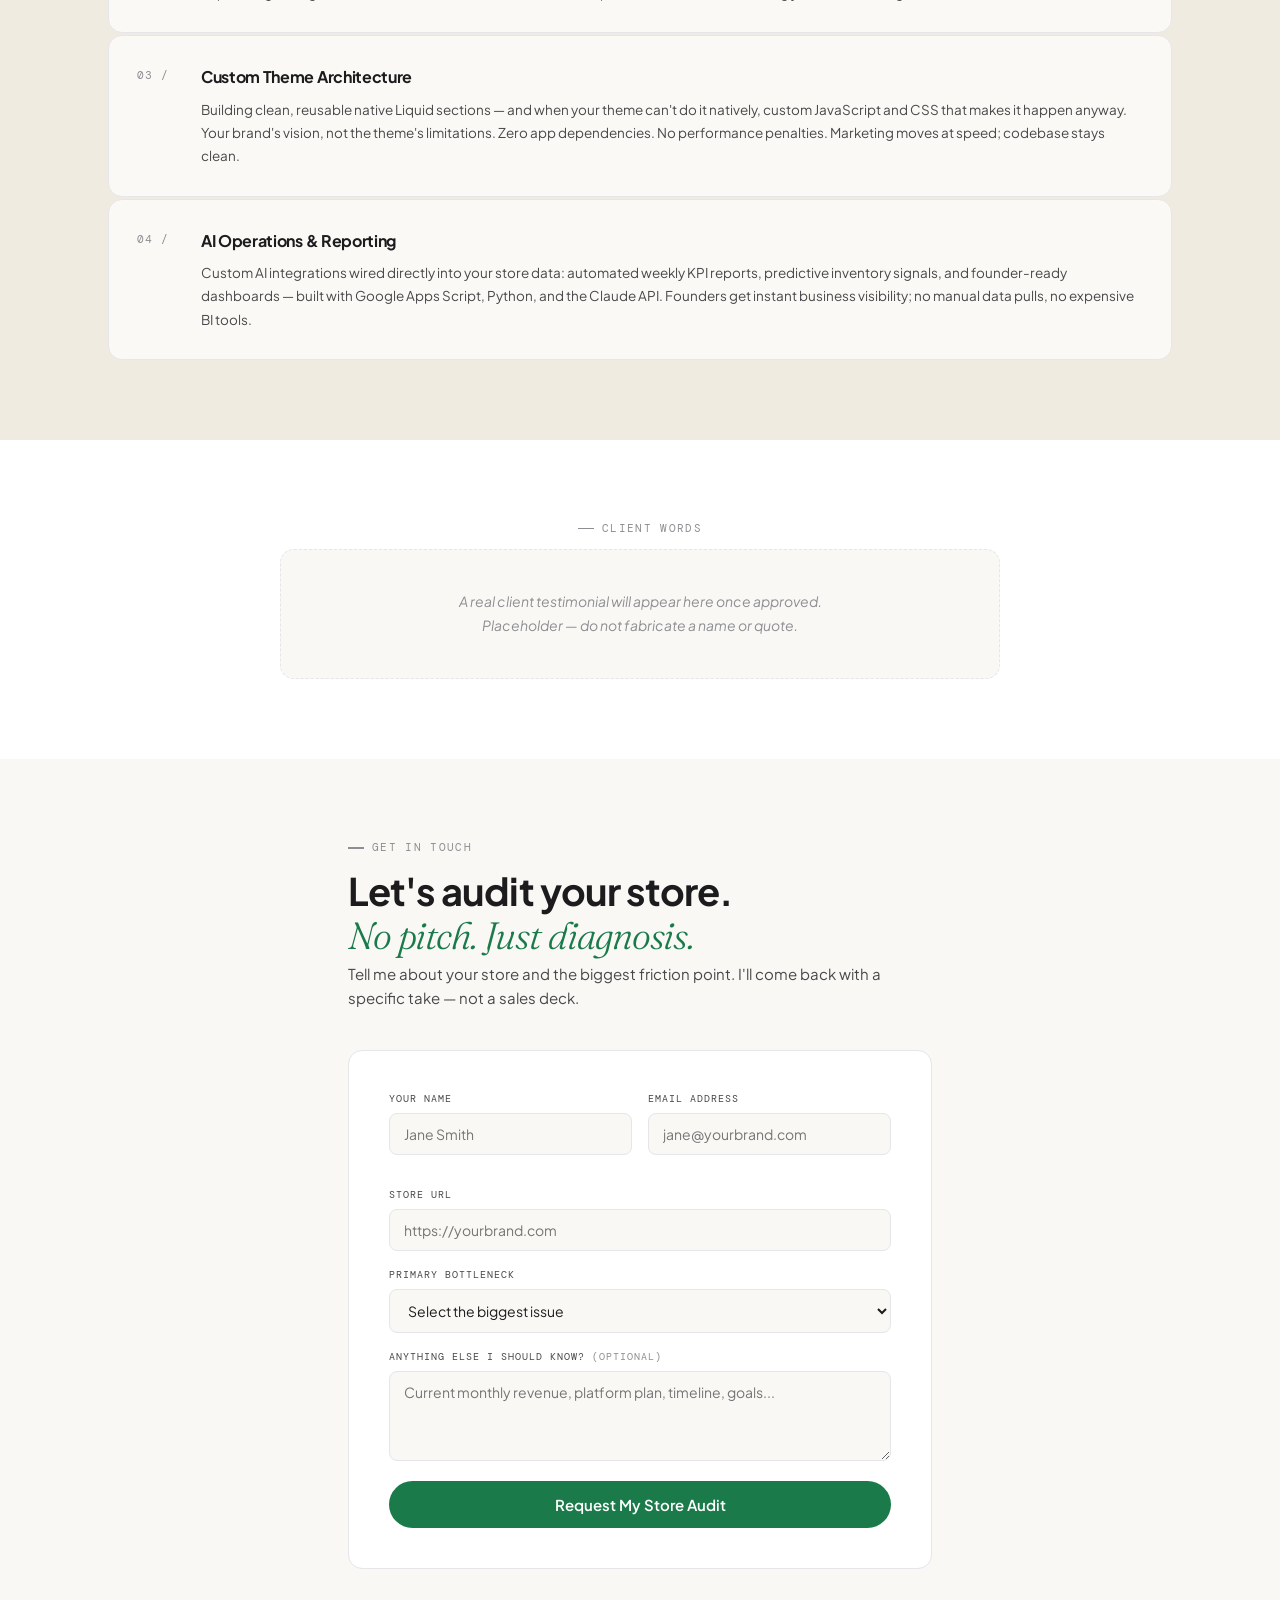
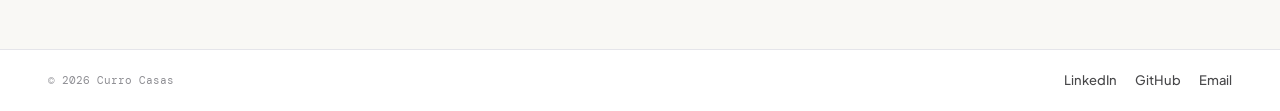
==== commit efcee92d: "Update consulting.html" ====
--- a/consulting.html
+++ b/consulting.html
@@ -77,10 +77,10 @@
                 color: var(--ink); text-decoration: none; }
     .nav-logo span { color: var(--green); }
     .nav-cta { display: flex; gap: 8px; align-items: center; }
-    .nav-cta a { font-size: 13px; font-weight: 500; color: var(--ink-2);
+    .nav-cta a { font-size: 13px; font-weight: 500;
                  text-decoration: none; padding: 6px 14px; border-radius: 100px;
                  transition: background .15s; }
-    .nav-cta a:hover { background: var(--rule); }
+    .nav-cta a:hover { background: var(--rule); color: var(--ink-2)}
 
     /* ── EYE TAG ────────────────────────────────────────────────────────── */
     .eyetag {
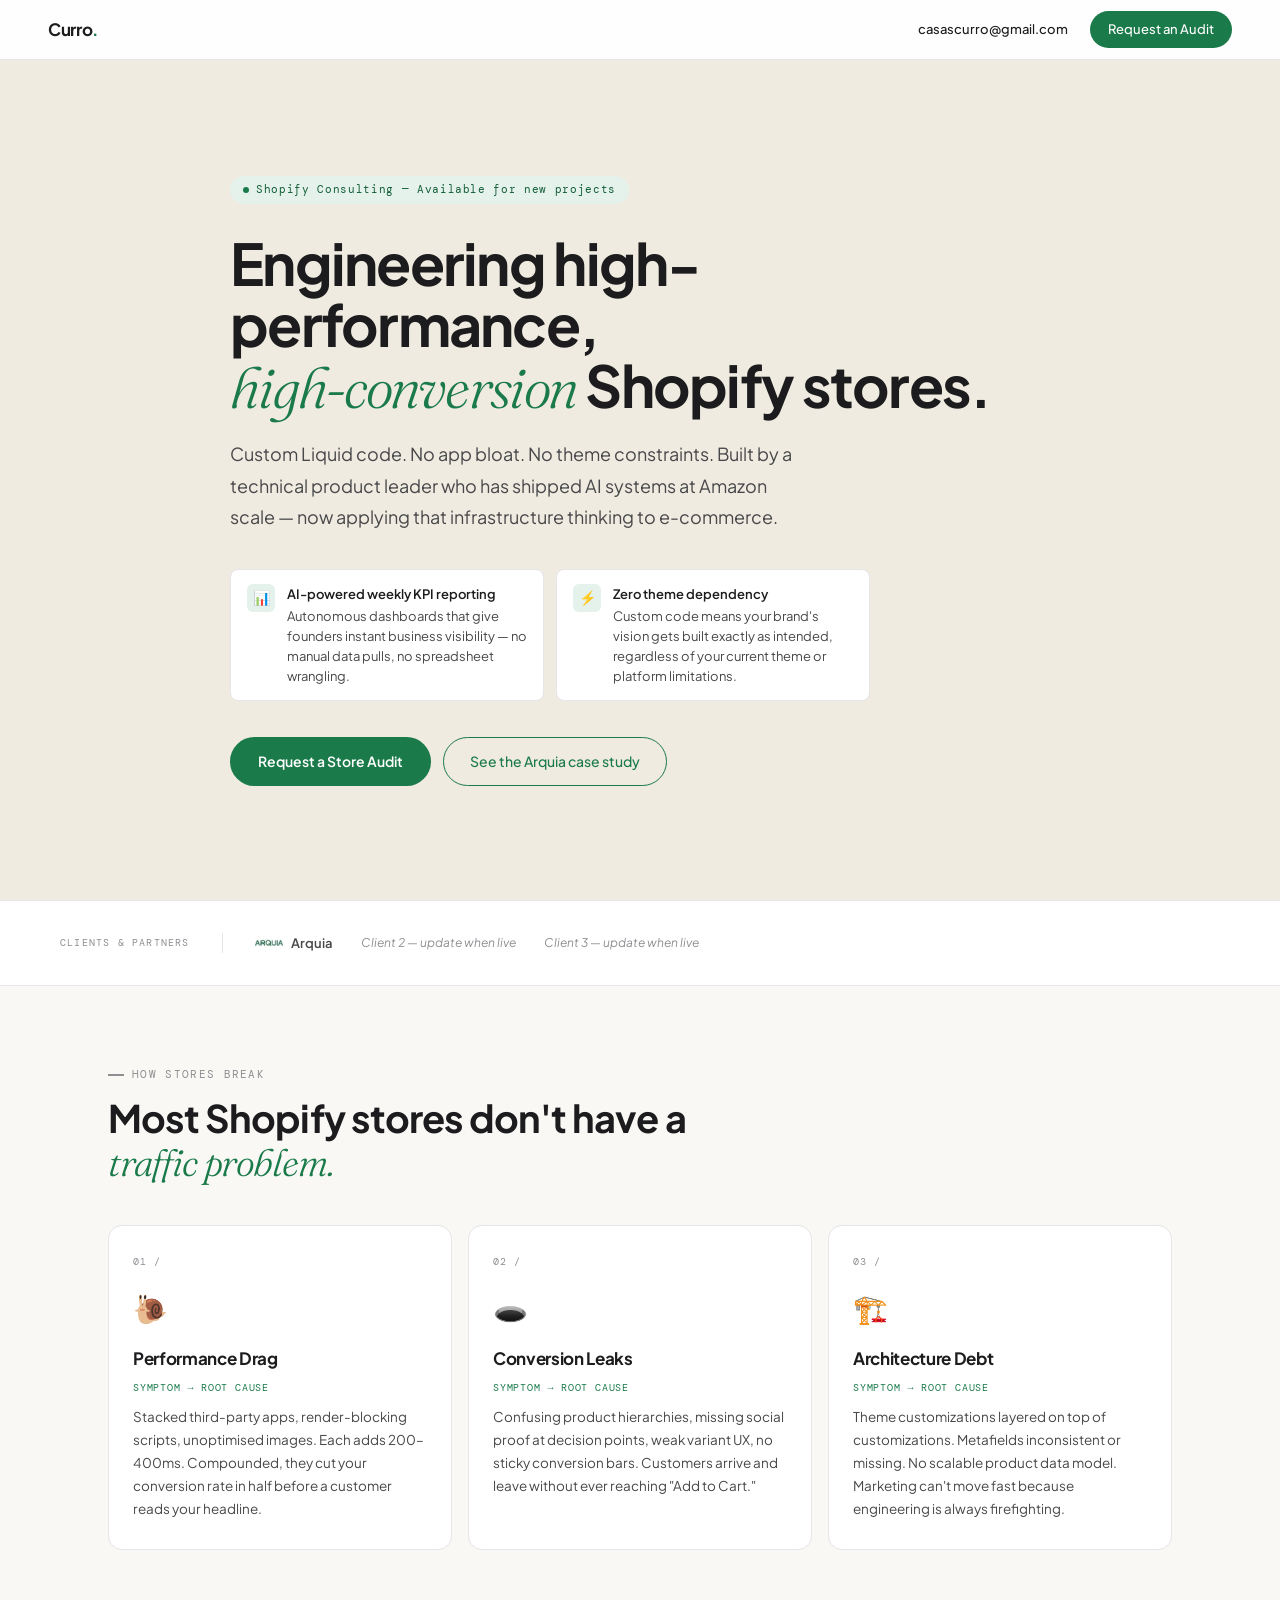
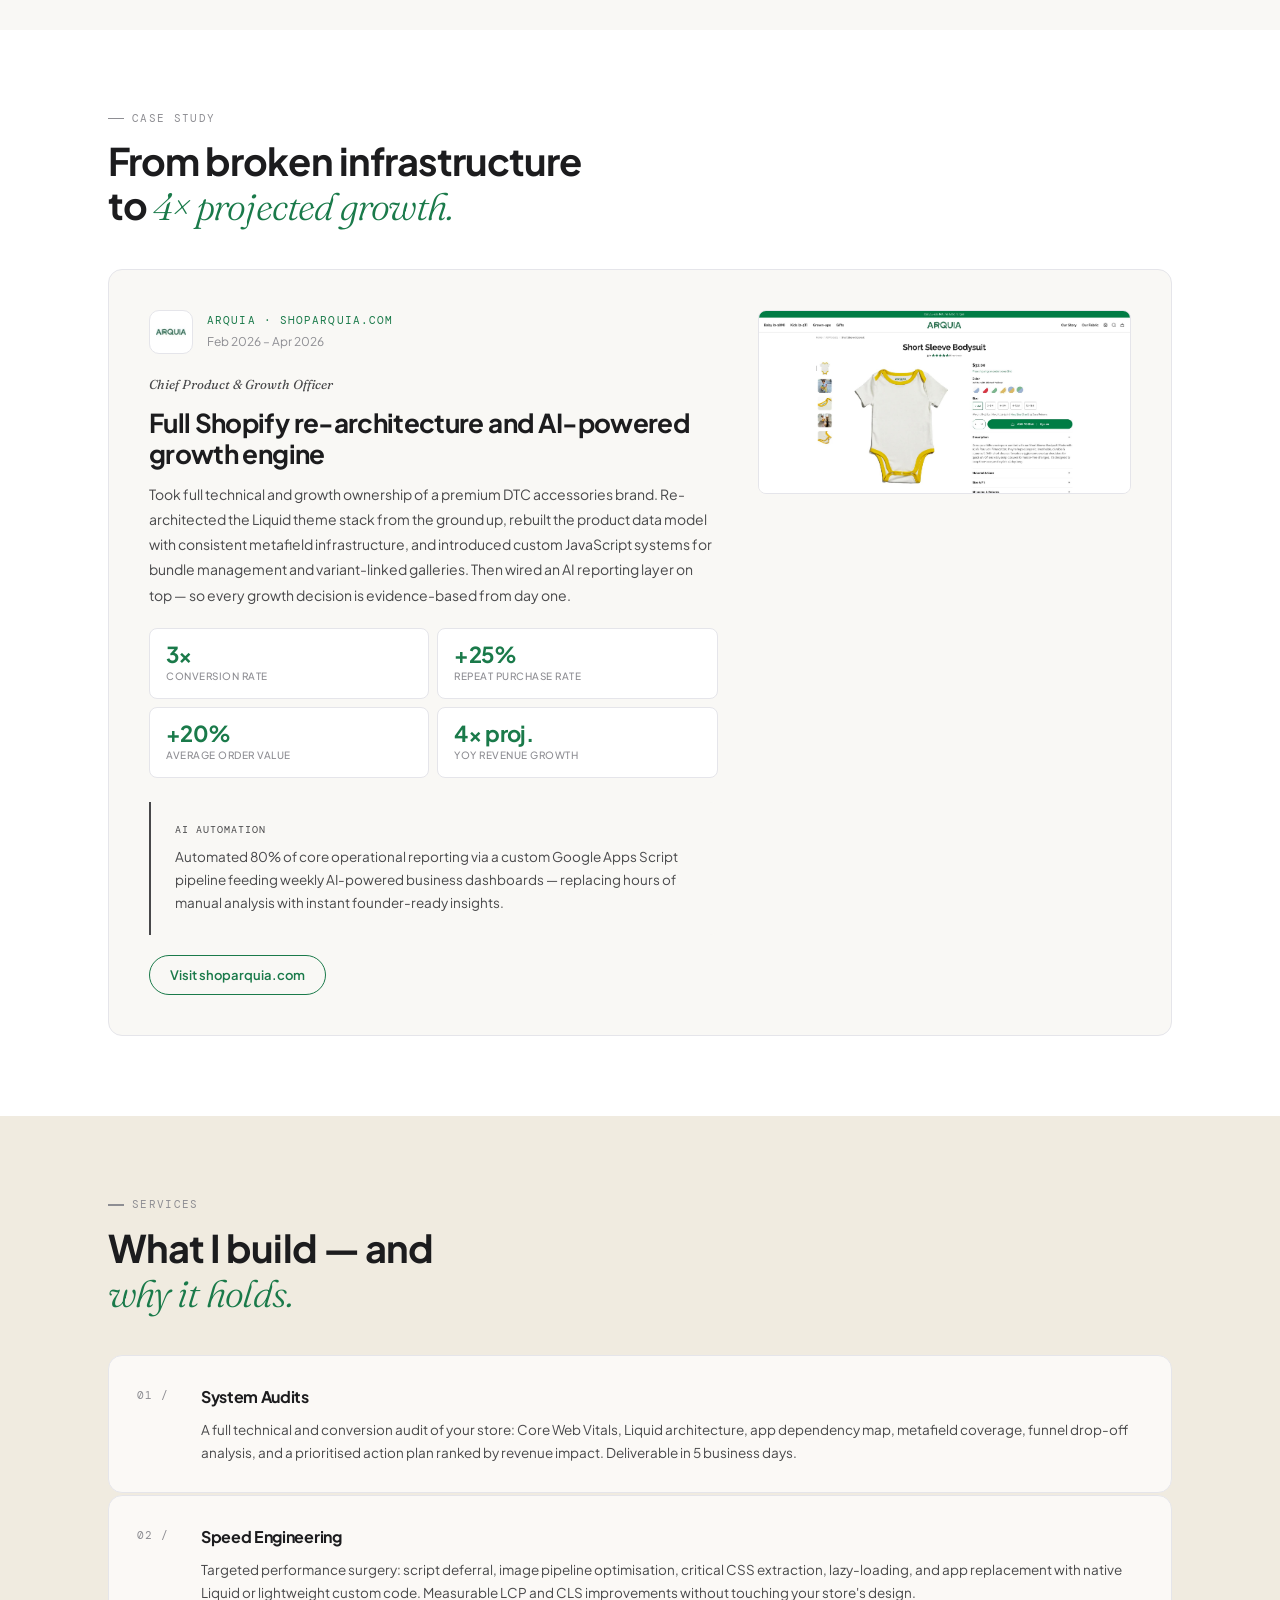
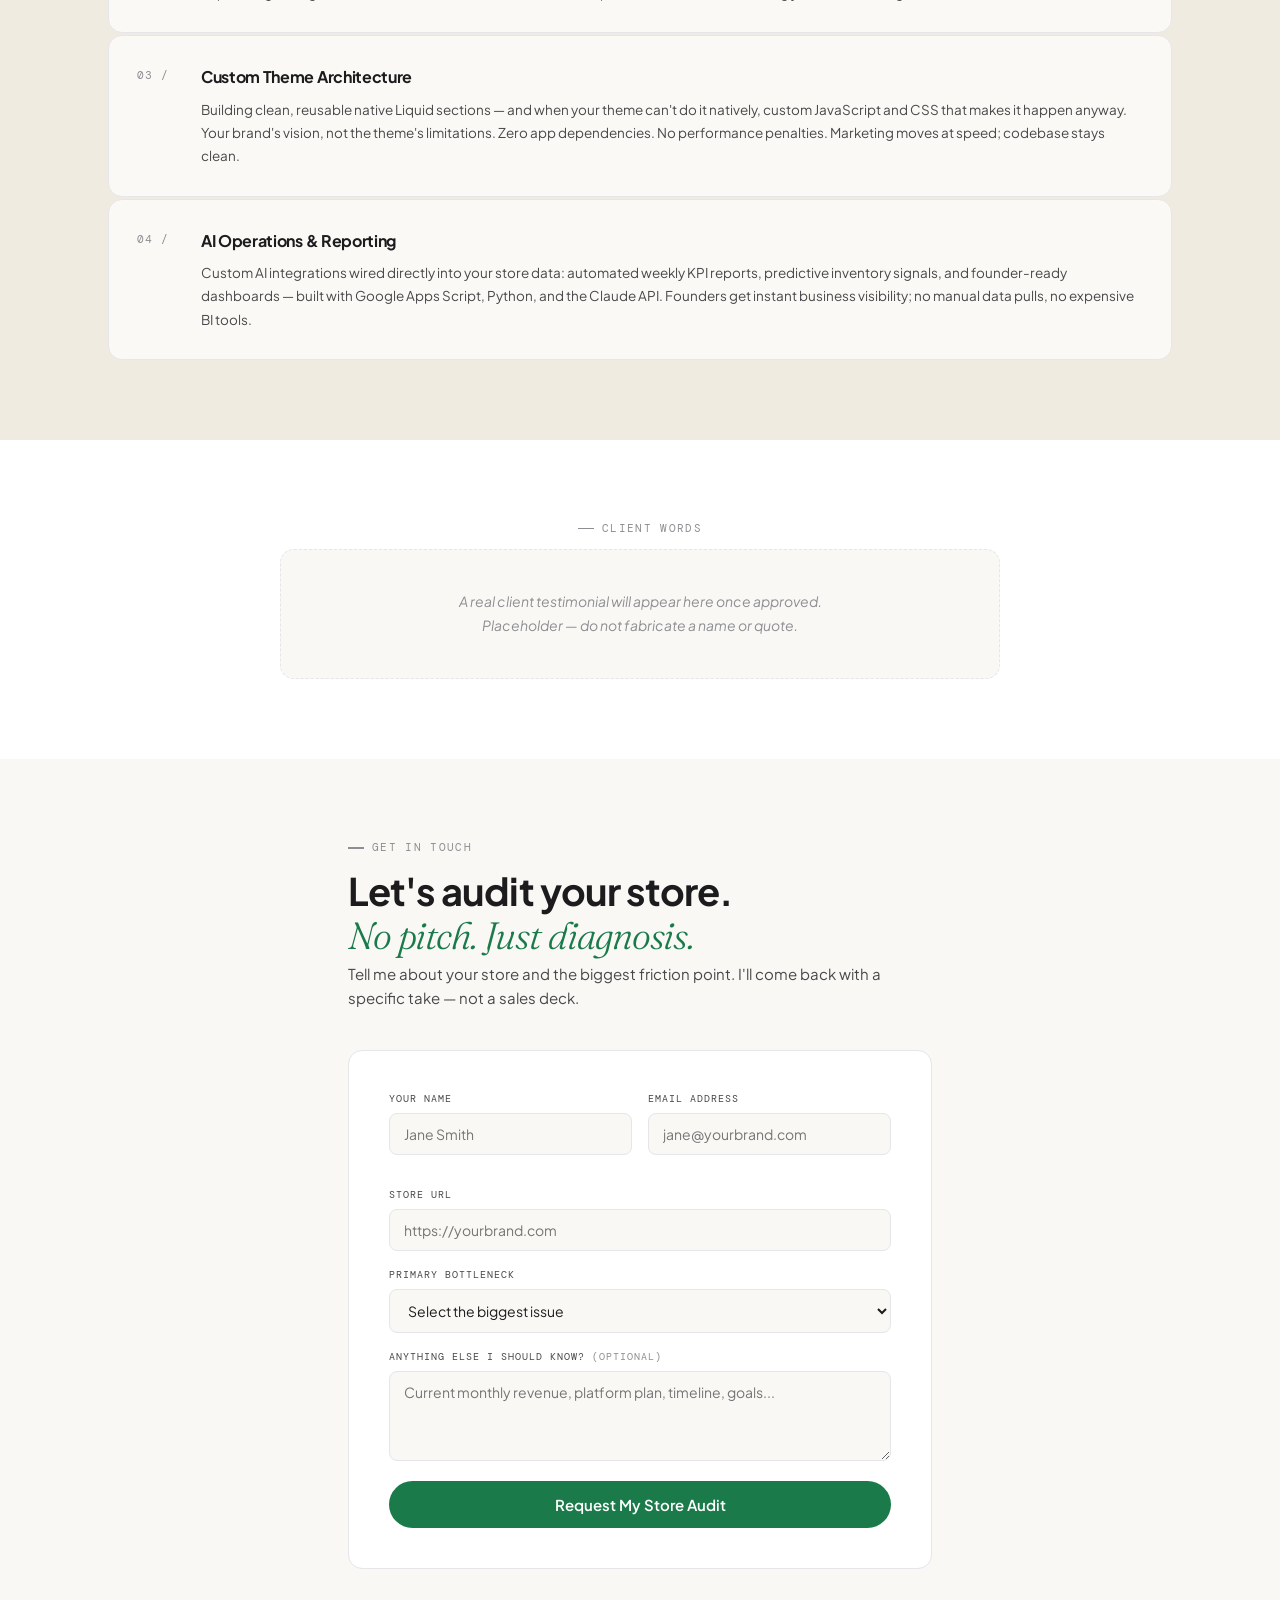
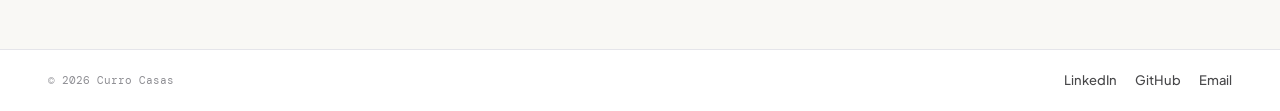
==== commit 2e9b3ccb: "Update consulting.html" ====
--- a/consulting.html
+++ b/consulting.html
@@ -80,7 +80,6 @@
     .nav-cta a { font-size: 13px; font-weight: 500;
                  text-decoration: none; padding: 6px 14px; border-radius: 100px;
                  transition: background .15s; }
-    .nav-cta a:hover { background: var(--rule); color: var(--ink-2)}
 
     /* ── EYE TAG ────────────────────────────────────────────────────────── */
     .eyetag {
@@ -485,7 +484,7 @@
           <img src="assets/arquia-logo.png" alt="Arquia" class="case-logo" loading="lazy"/>
           <div>
             <div class="case-co">Arquia · shoparquia.com</div>
-            <div class="case-period">Feb 2026 – Present</div>
+            <div class="case-period">Feb 2026 – Apr 2026</div>
           </div>
         </div>
         <div class="case-role">Chief Product &amp; Growth Officer</div>
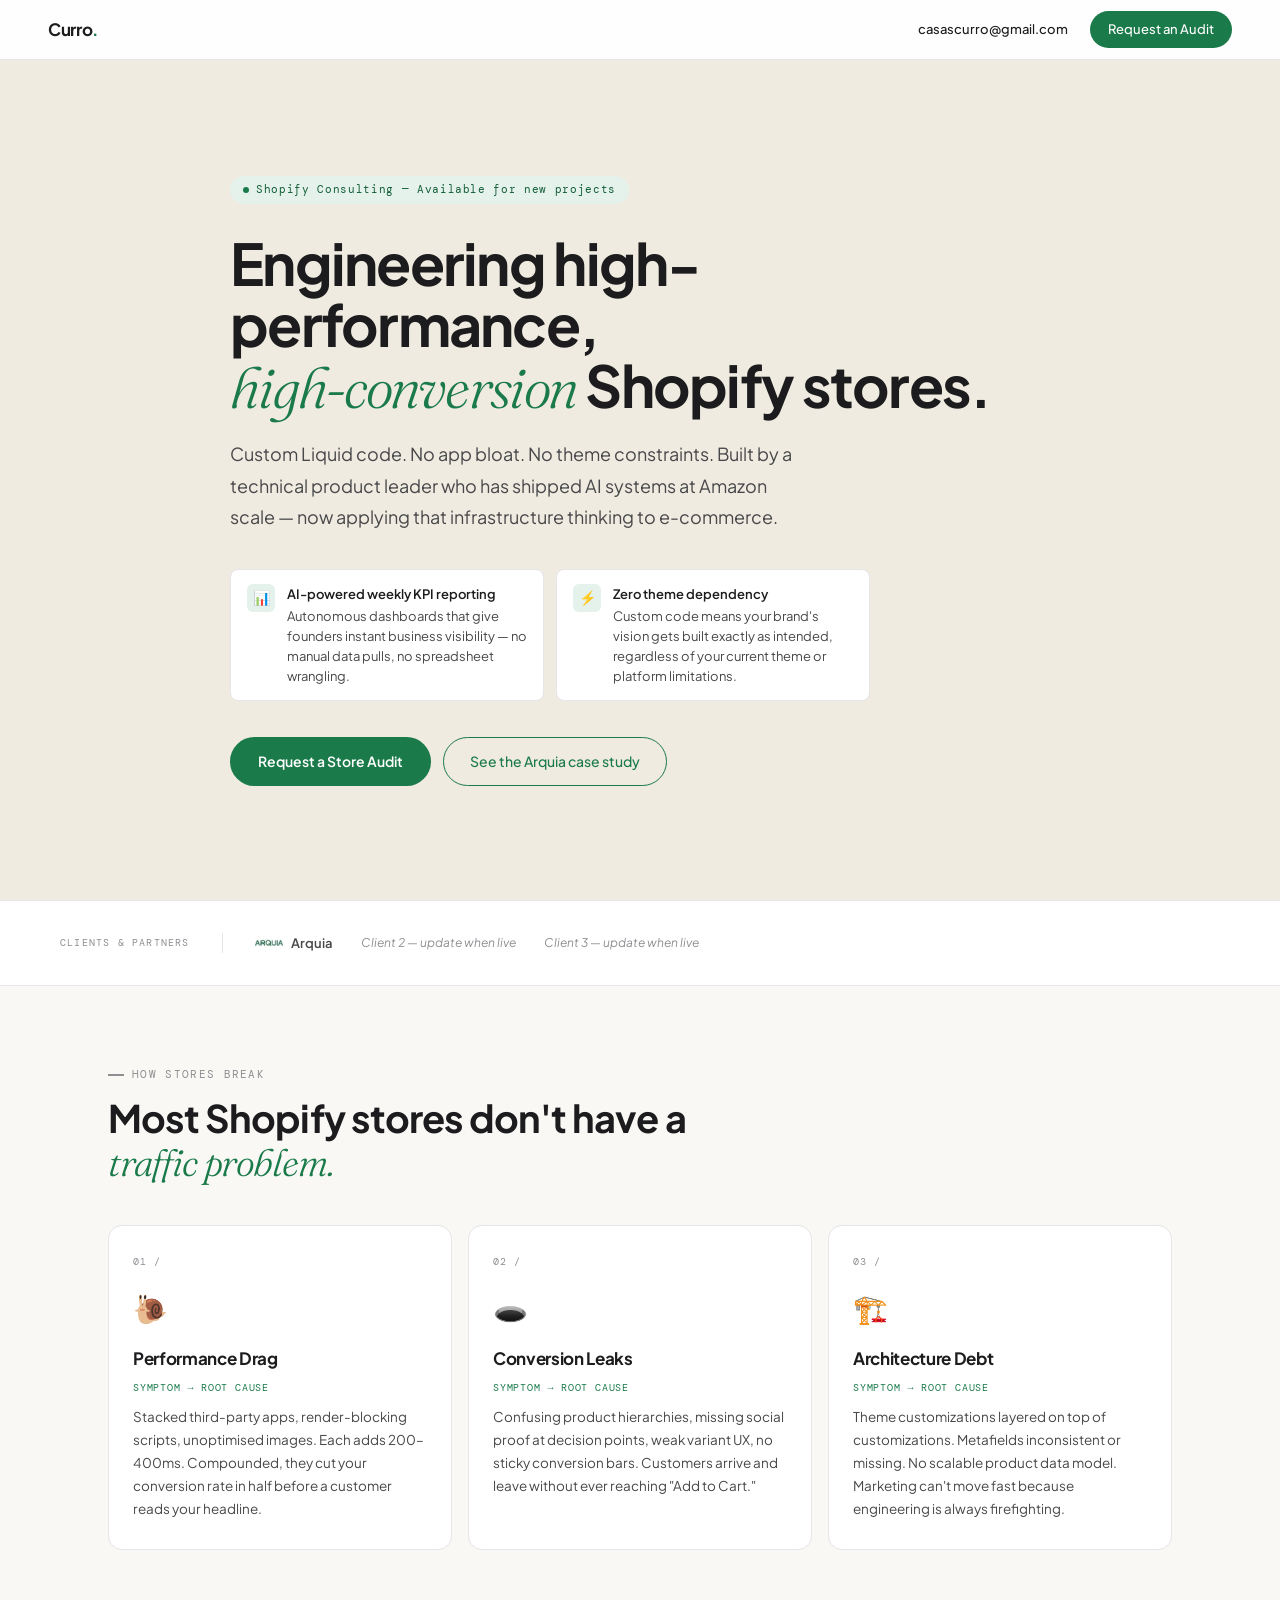
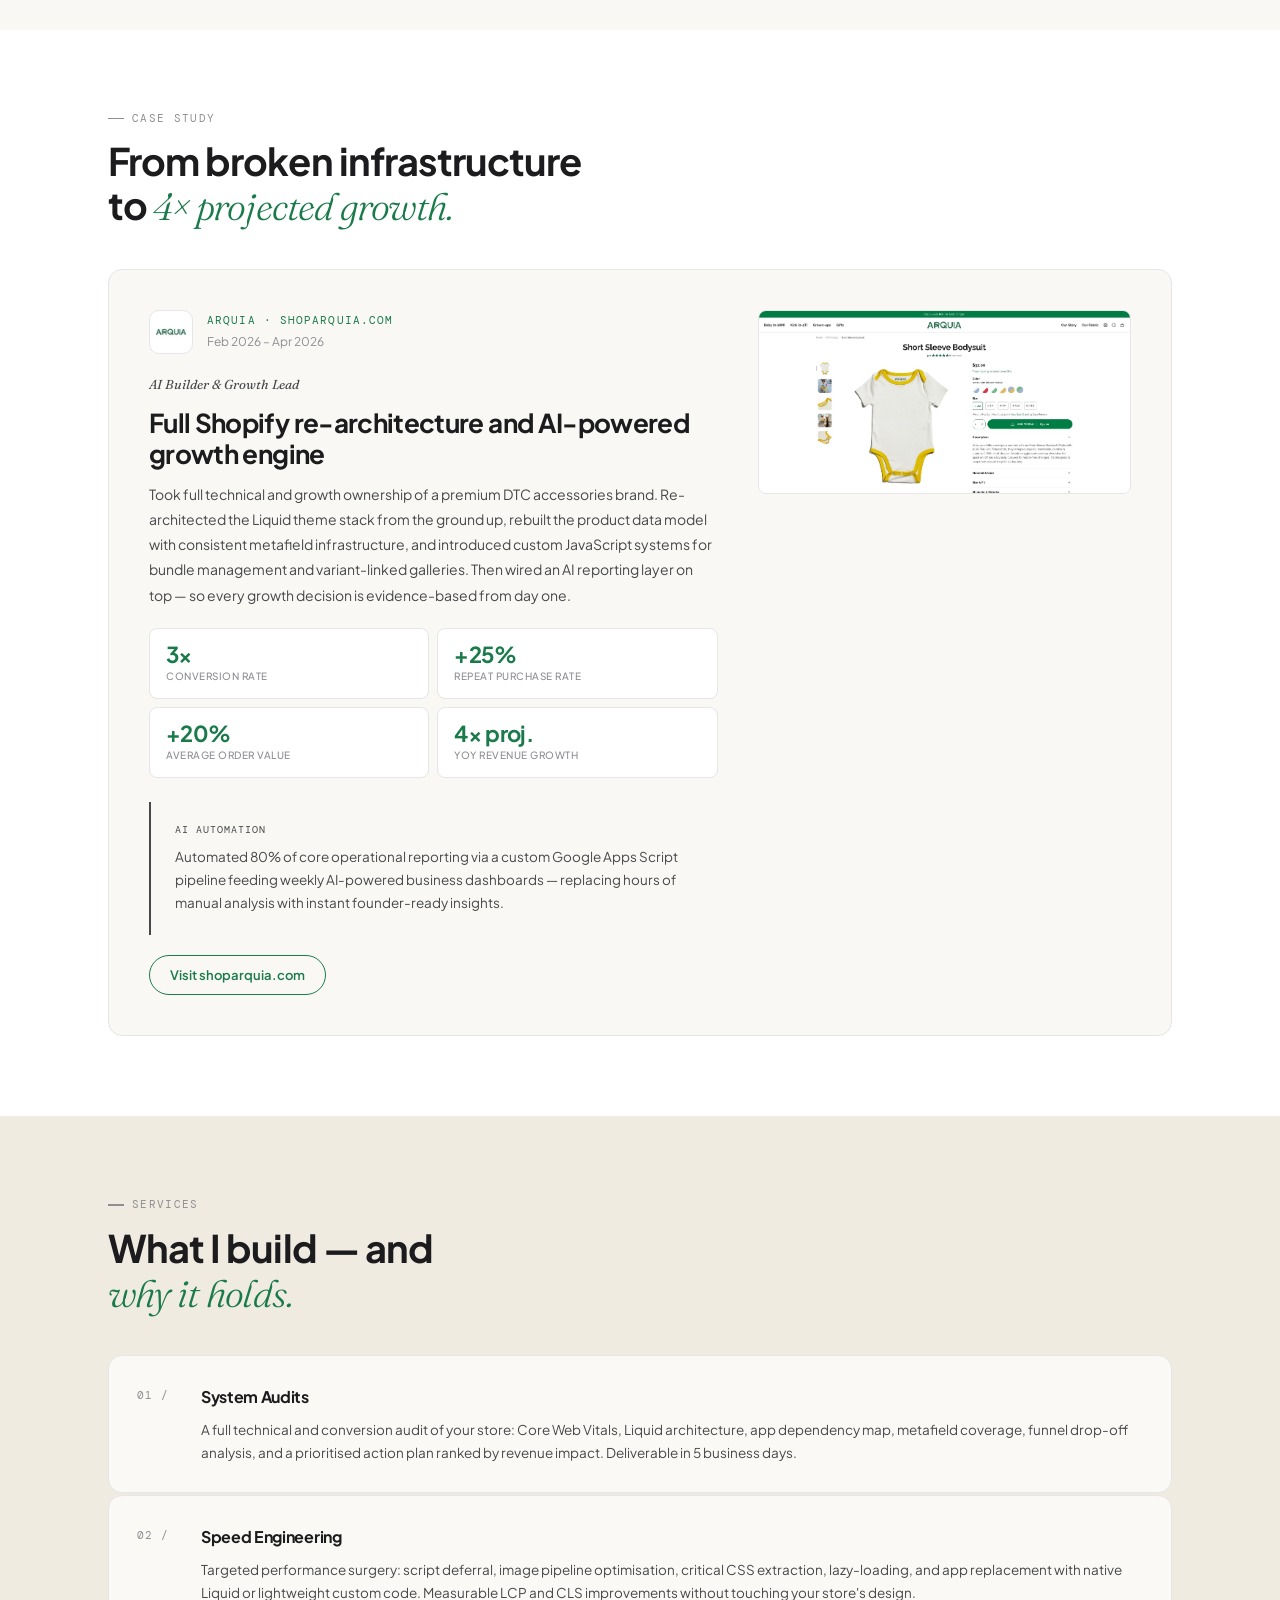
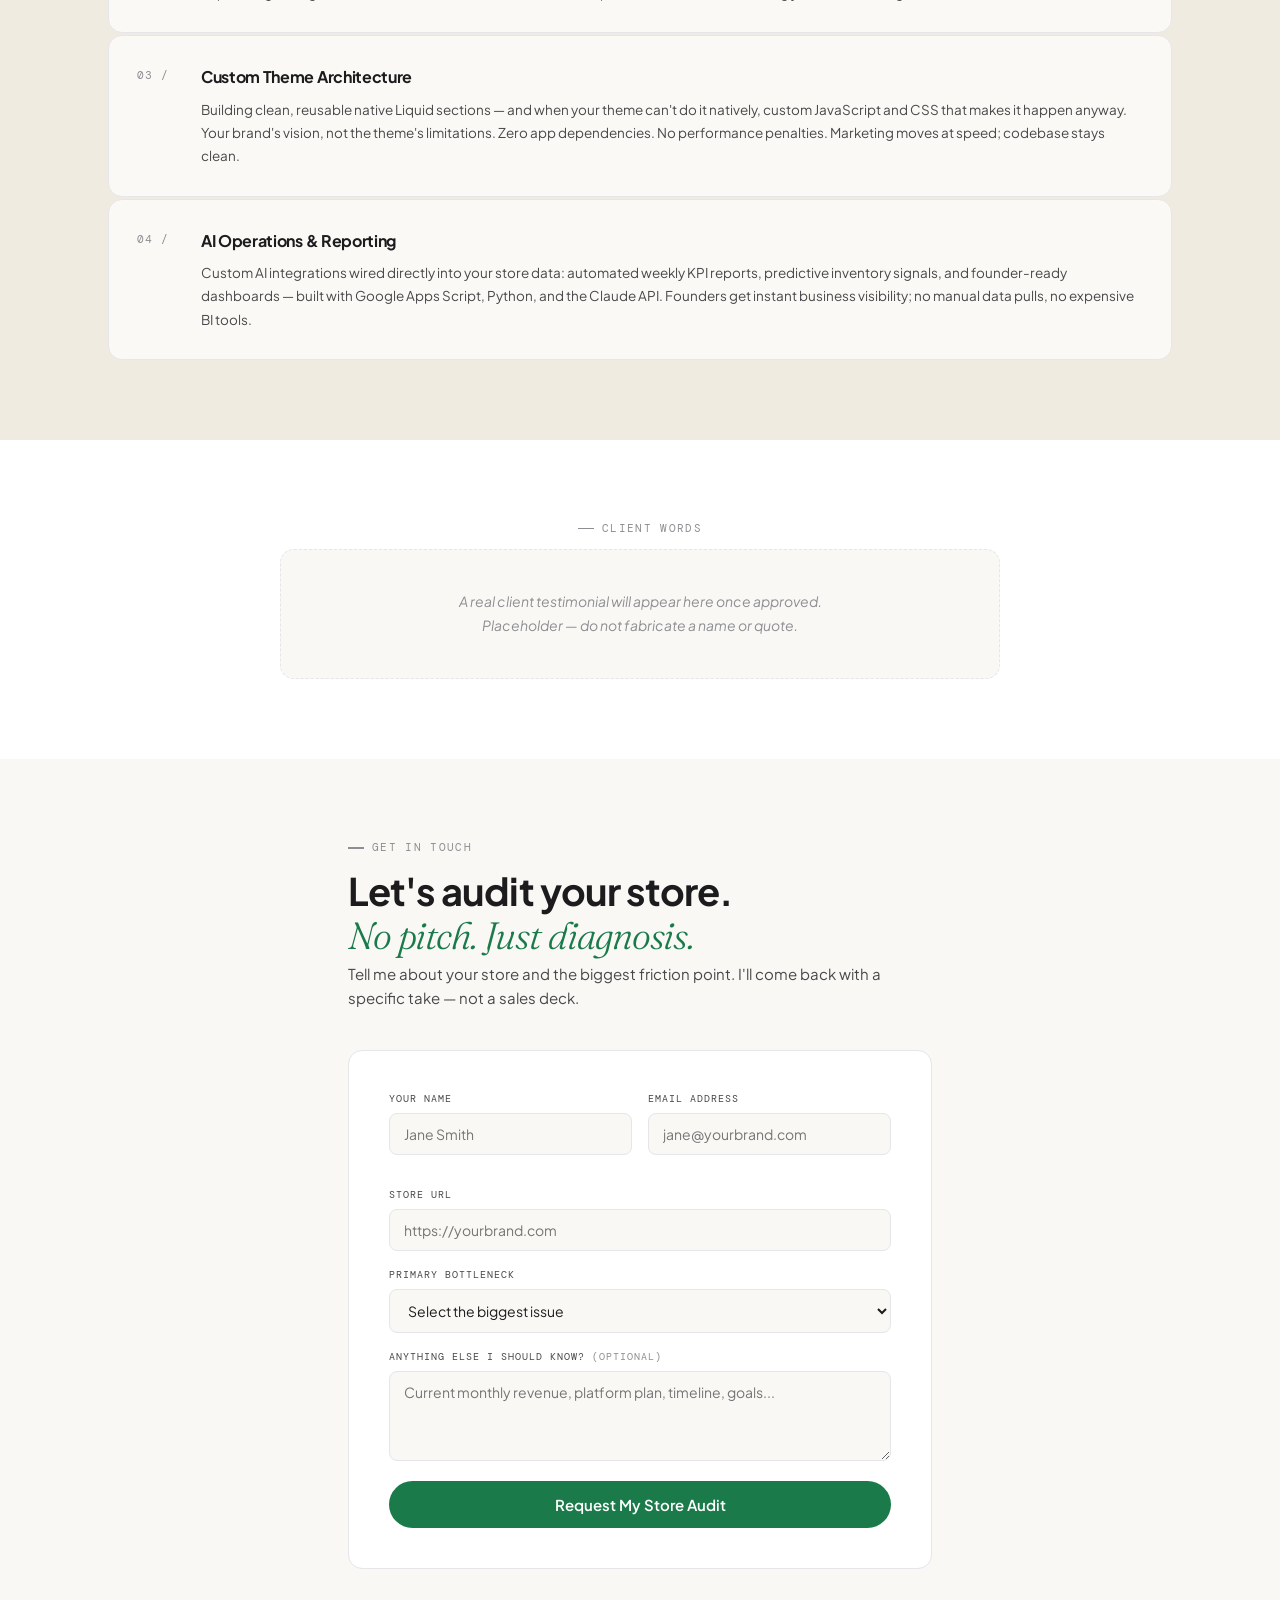
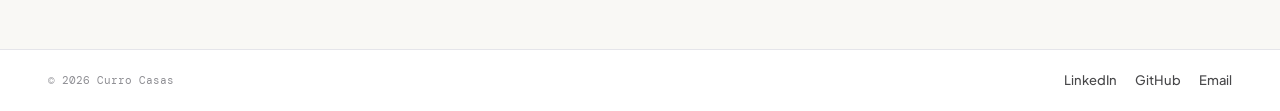
==== commit 83663db2: "Update consulting.html" ====
--- a/consulting.html
+++ b/consulting.html
@@ -487,7 +487,7 @@
             <div class="case-period">Feb 2026 – Apr 2026</div>
           </div>
         </div>
-        <div class="case-role">Chief Product &amp; Growth Officer</div>
+        <div class="case-role">AI Builder &amp; Growth Lead</div>
         <h3>Full Shopify re-architecture and AI-powered growth engine</h3>
         <p>
           Took full technical and growth ownership of a premium DTC accessories brand.
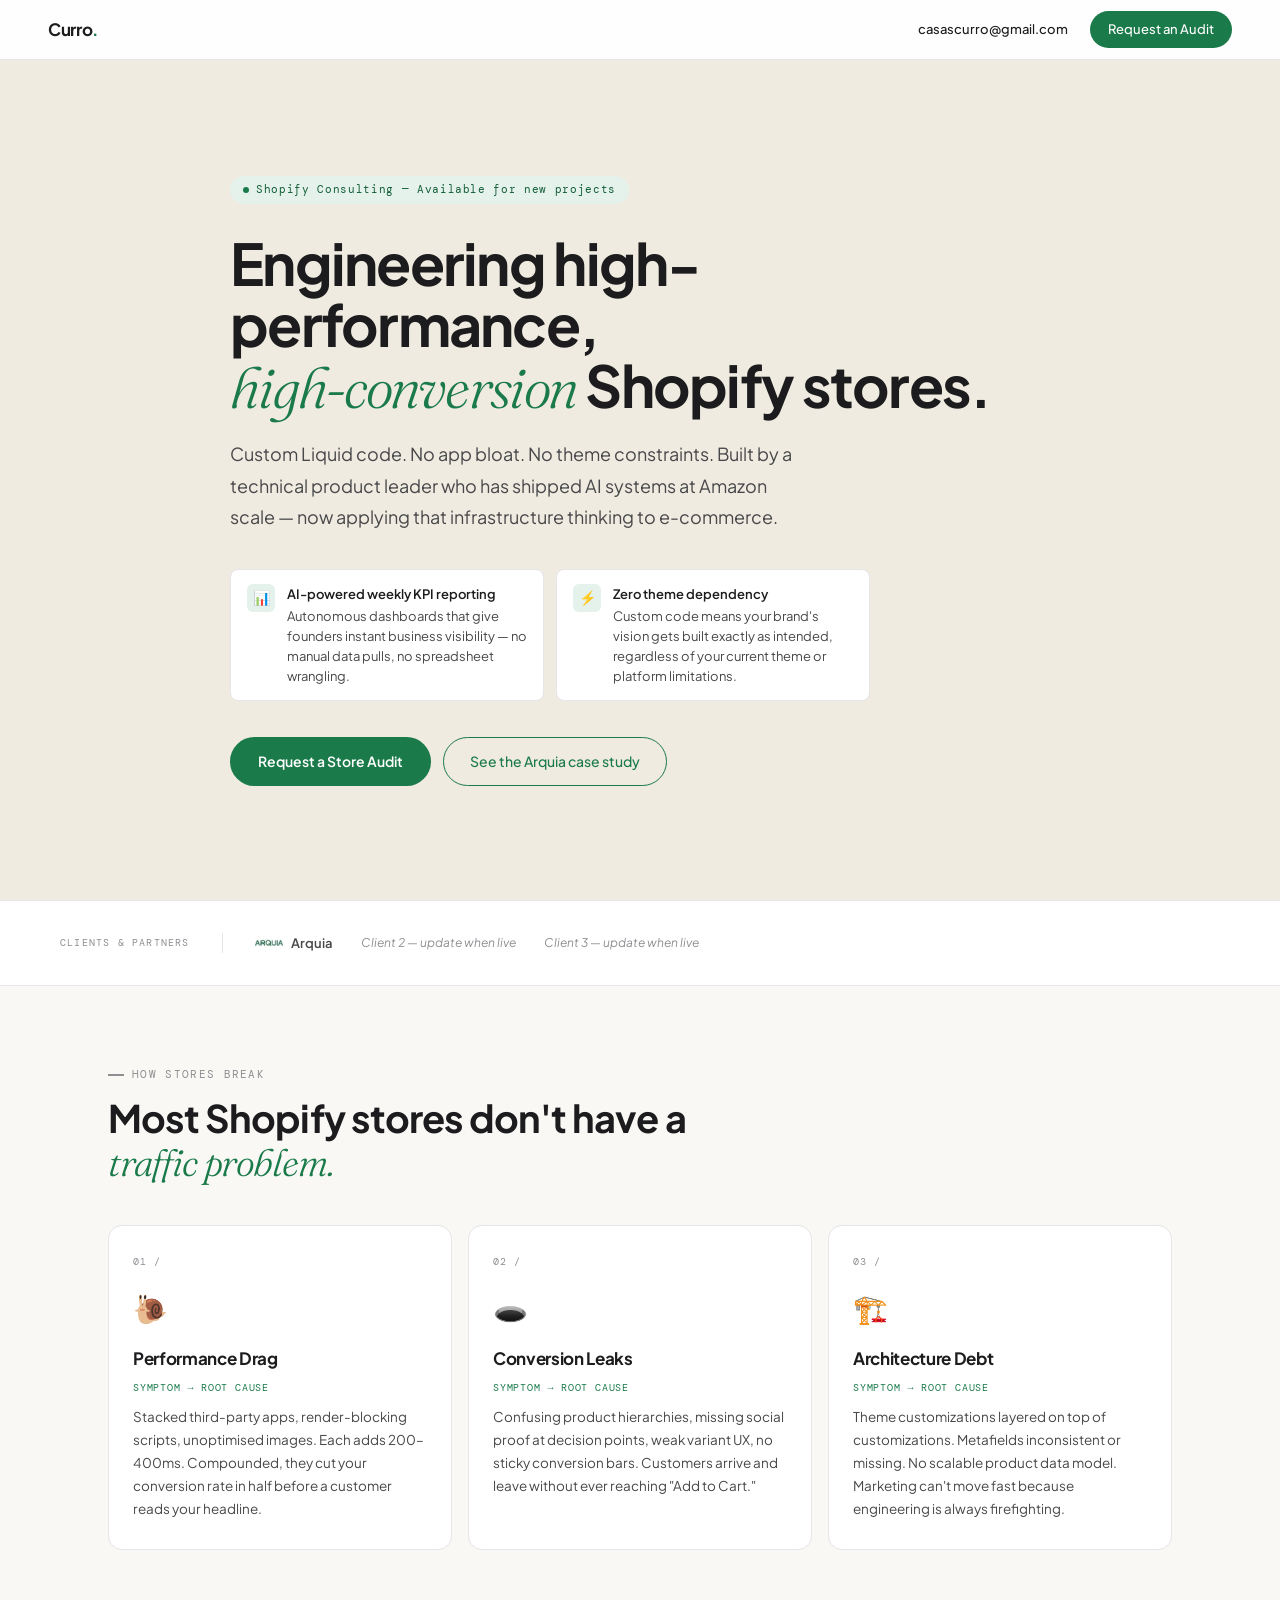
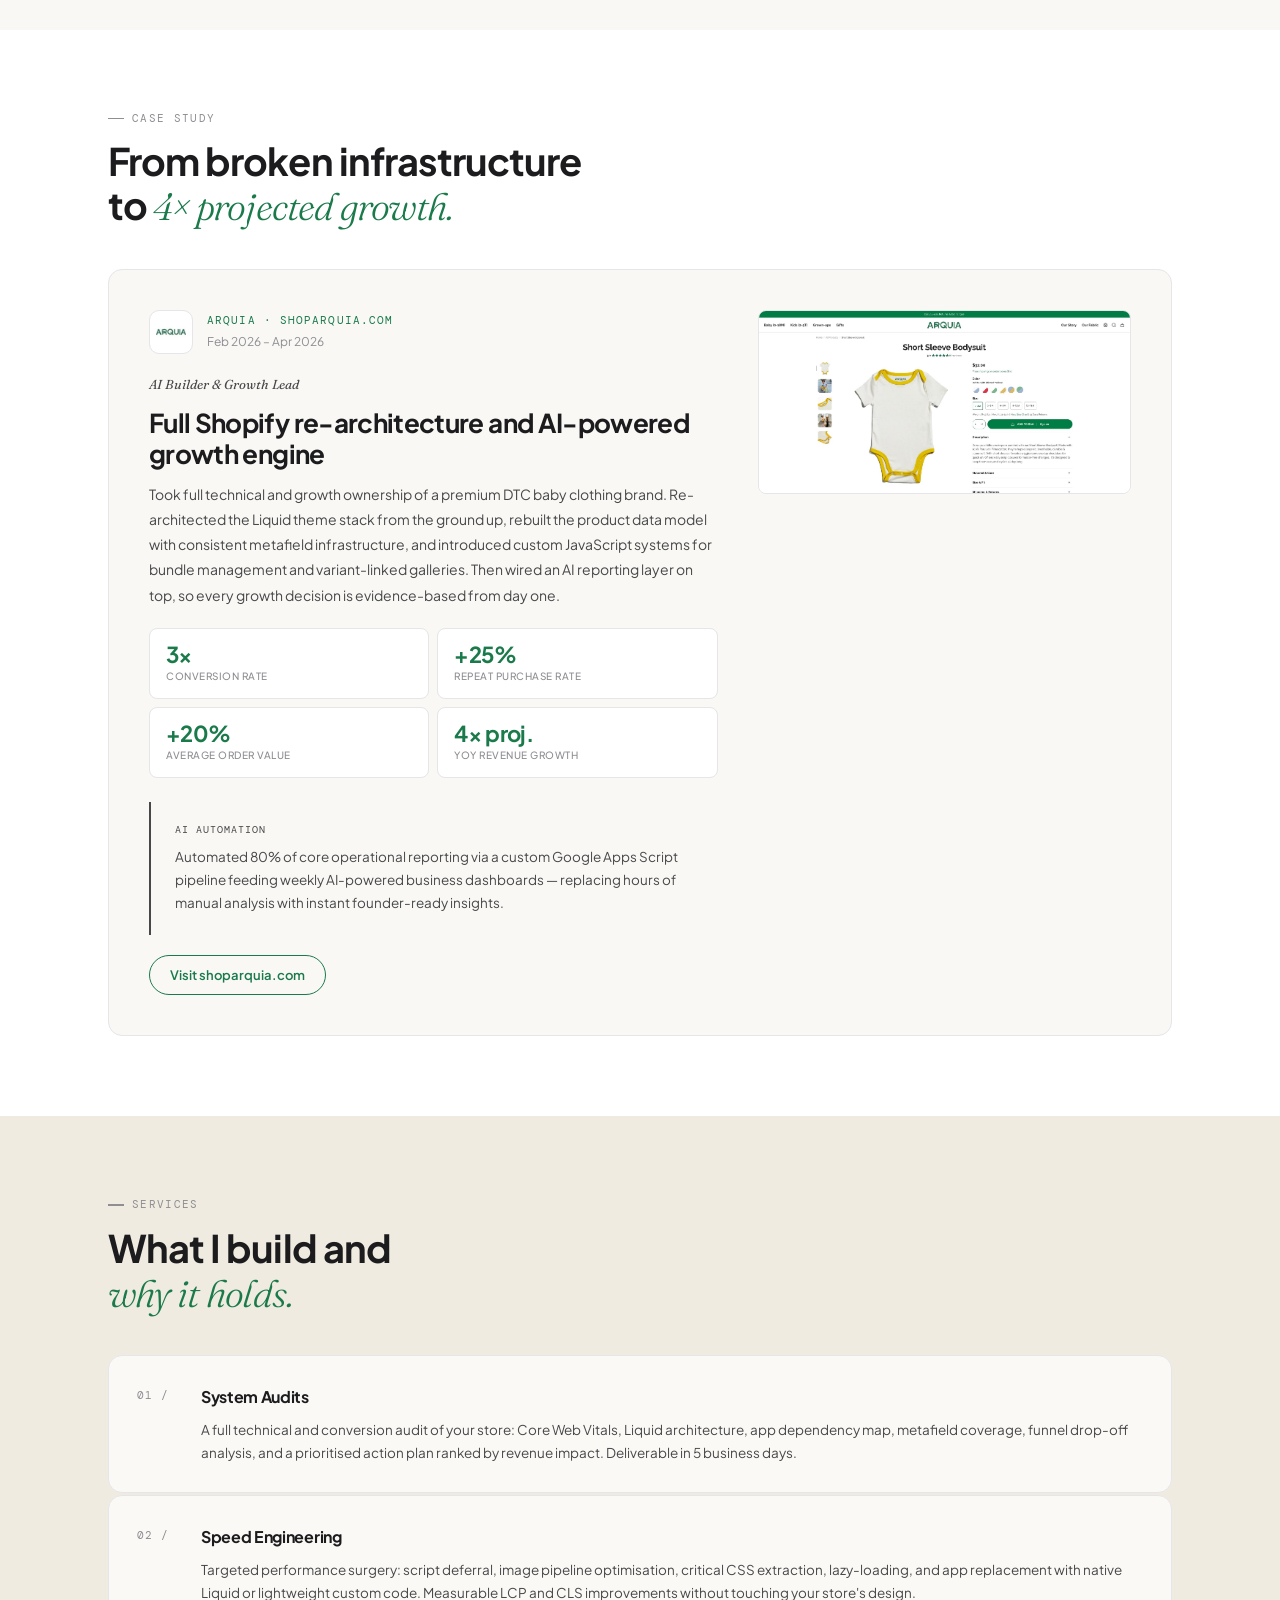
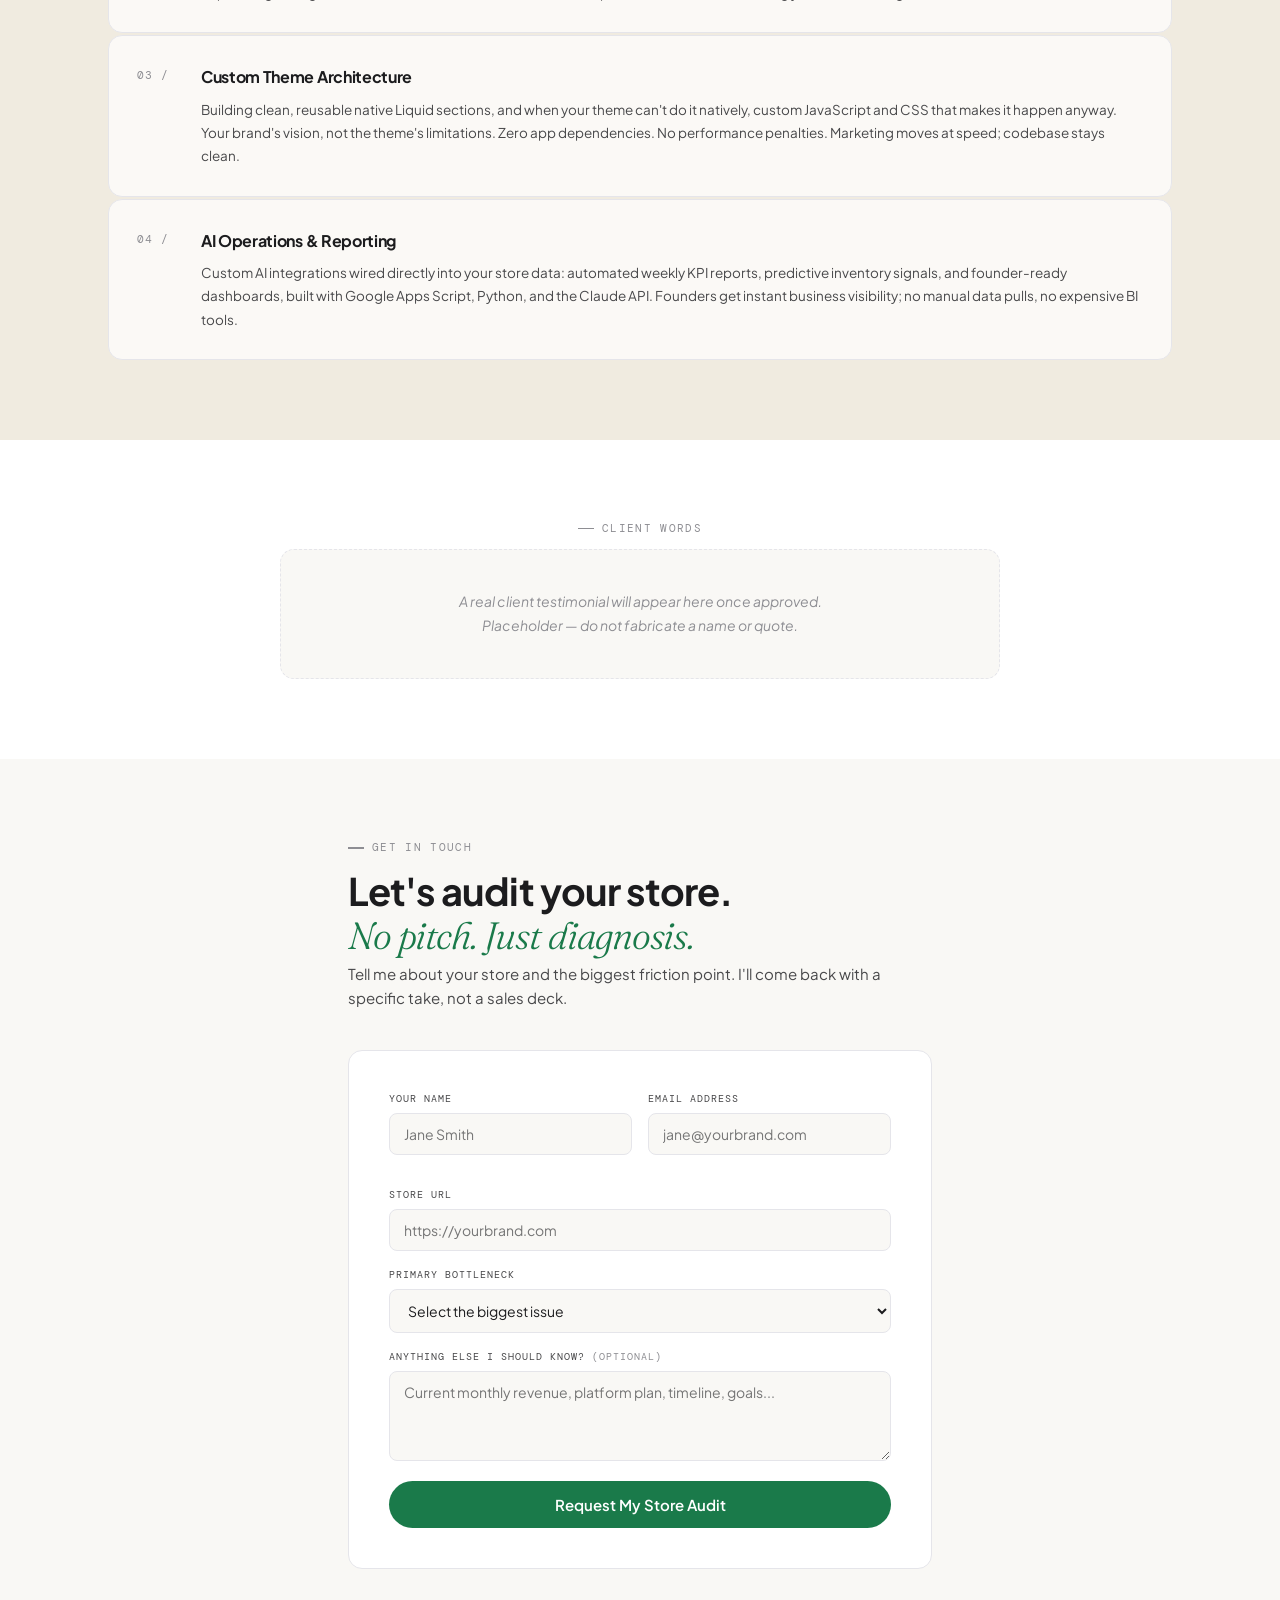
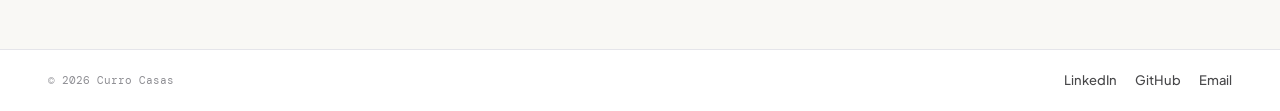
==== commit 165804cd: "Update consulting.html" ====
--- a/consulting.html
+++ b/consulting.html
@@ -490,11 +490,11 @@
         <div class="case-role">AI Builder &amp; Growth Lead</div>
         <h3>Full Shopify re-architecture and AI-powered growth engine</h3>
         <p>
-          Took full technical and growth ownership of a premium DTC accessories brand.
+          Took full technical and growth ownership of a premium DTC baby clothing brand.
           Re-architected the Liquid theme stack from the ground up, rebuilt the product
           data model with consistent metafield infrastructure, and introduced custom
           JavaScript systems for bundle management and variant-linked galleries. Then
-          wired an AI reporting layer on top — so every growth decision is evidence-based
+          wired an AI reporting layer on top, so every growth decision is evidence-based
           from day one.
         </p>
         <div class="metrics-grid">
@@ -541,7 +541,7 @@
   <div class="wrap">
     <div class="eyetag">Services</div>
     <h2 style="font-size:clamp(24px,3vw,38px);font-weight:700;letter-spacing:-.025em;line-height:1.15;margin-bottom:0;">
-      What I build — and<br><em style="font-family:var(--serif);font-style:italic;font-weight:300;color:var(--green);">why it holds.</em>
+      What I build and<br><em style="font-family:var(--serif);font-style:italic;font-weight:300;color:var(--green);">why it holds.</em>
     </h2>
     <div class="svc-list">
 
@@ -576,7 +576,7 @@
         <div class="svc-body">
           <div class="svc-name">Custom Theme Architecture</div>
           <p class="svc-desc">
-            Building clean, reusable native Liquid sections — and when your theme
+            Building clean, reusable native Liquid sections, and when your theme
             can't do it natively, custom JavaScript and CSS that makes it happen
             anyway. Your brand's vision, not the theme's limitations. Zero app
             dependencies. No performance penalties. Marketing moves at speed;
@@ -592,7 +592,7 @@
           <p class="svc-desc">
             Custom AI integrations wired directly into your store data: automated
             weekly KPI reports, predictive inventory signals, and founder-ready
-            dashboards — built with Google Apps Script, Python, and the Claude API.
+            dashboards, built with Google Apps Script, Python, and the Claude API.
             Founders get instant business visibility; no manual data pulls, no
             expensive BI tools.
           </p>
@@ -628,7 +628,7 @@
     </h2>
     <p style="font-size:15px;color:var(--ink-2);margin-bottom:0;">
       Tell me about your store and the biggest friction point. I'll come back
-      with a specific take — not a sales deck.
+      with a specific take, not a sales deck.
     </p>
 
     <!-- TODO: Wire FORM_ACTION to Formspree endpoint: https://formspree.io/f/[ID] -->
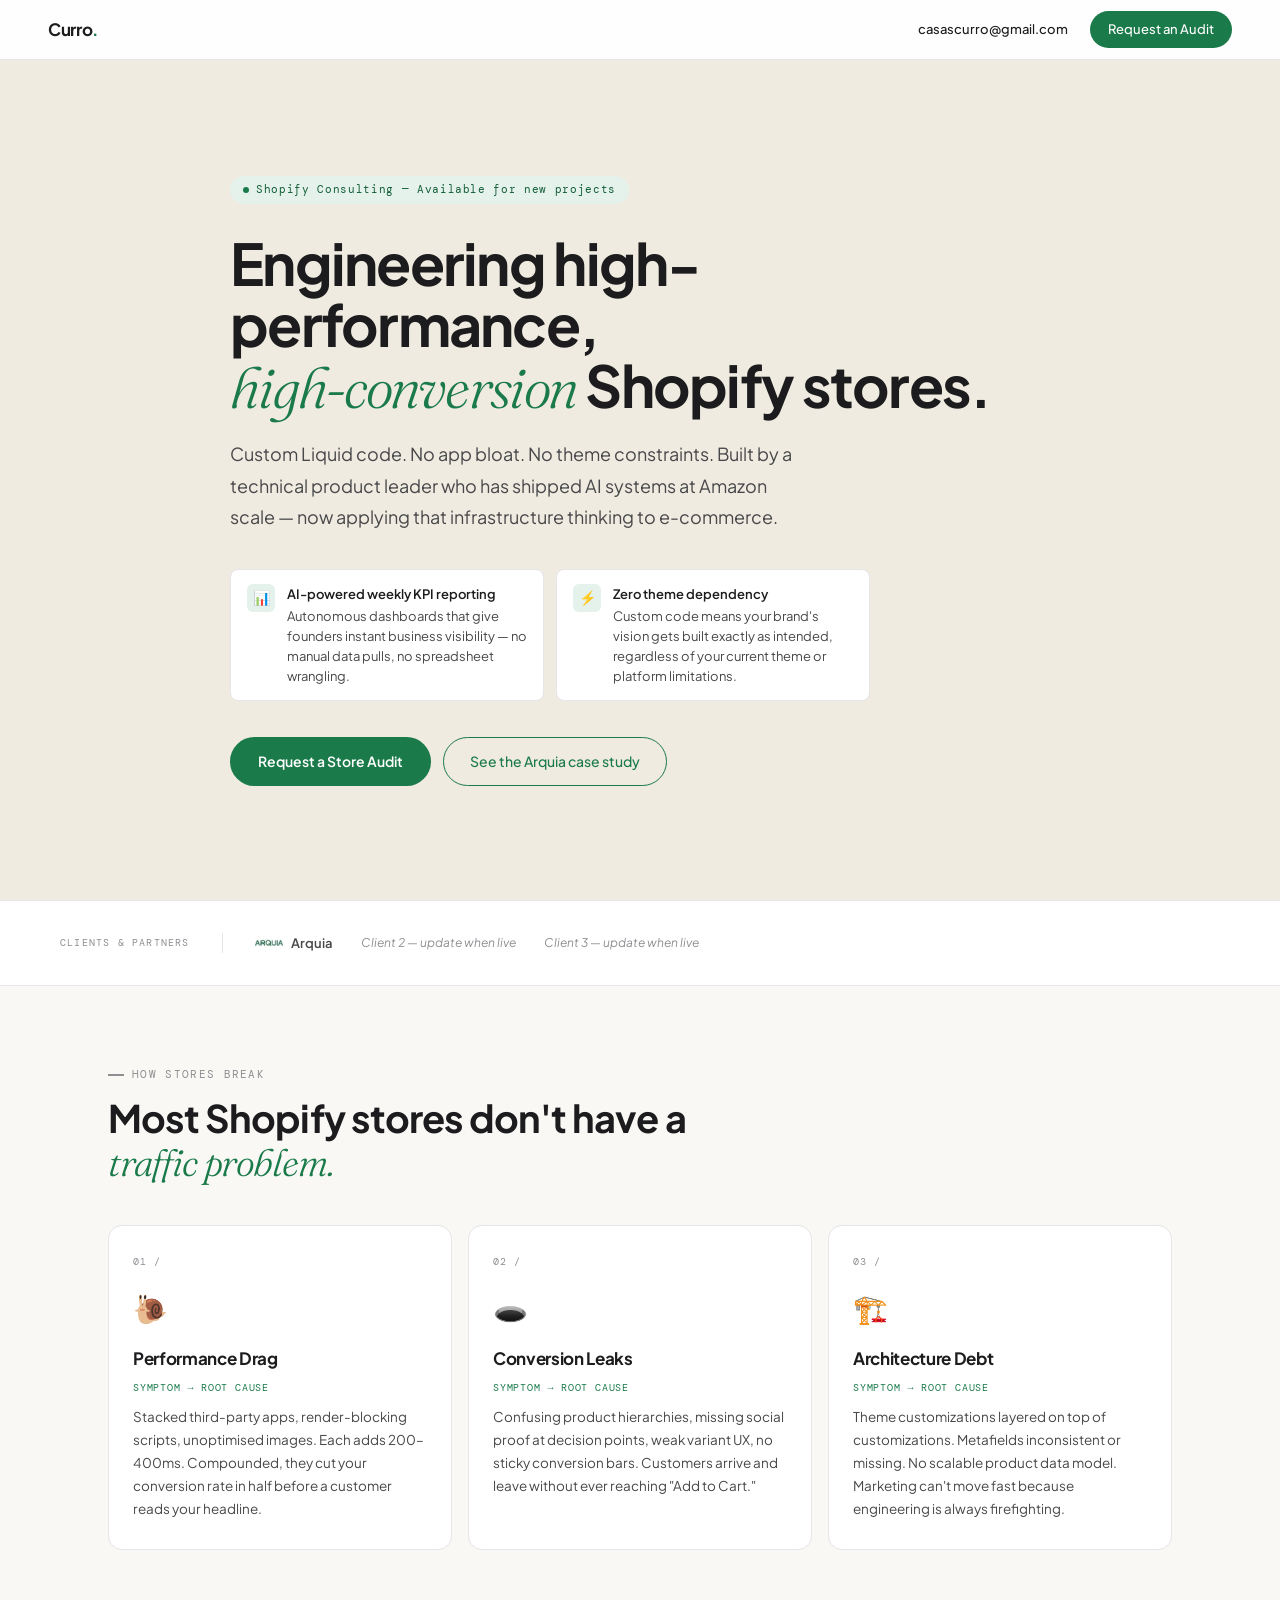
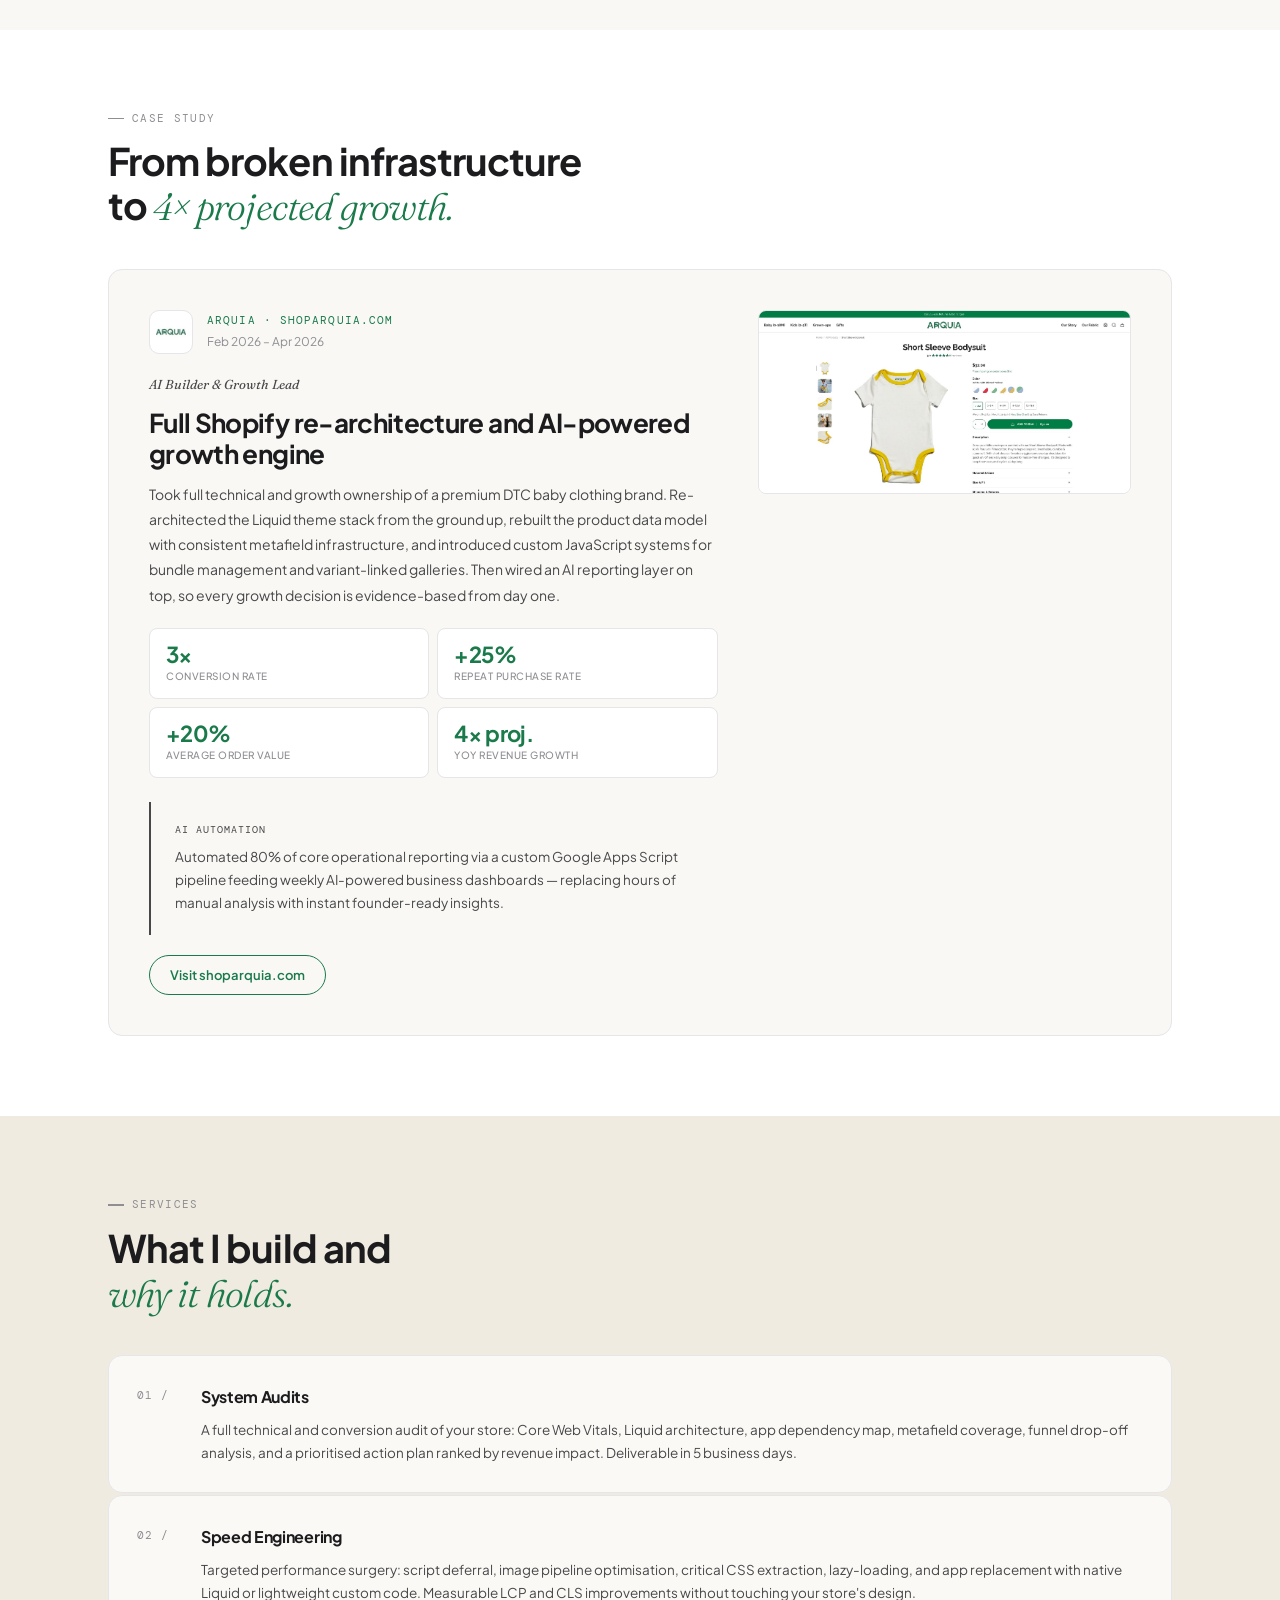
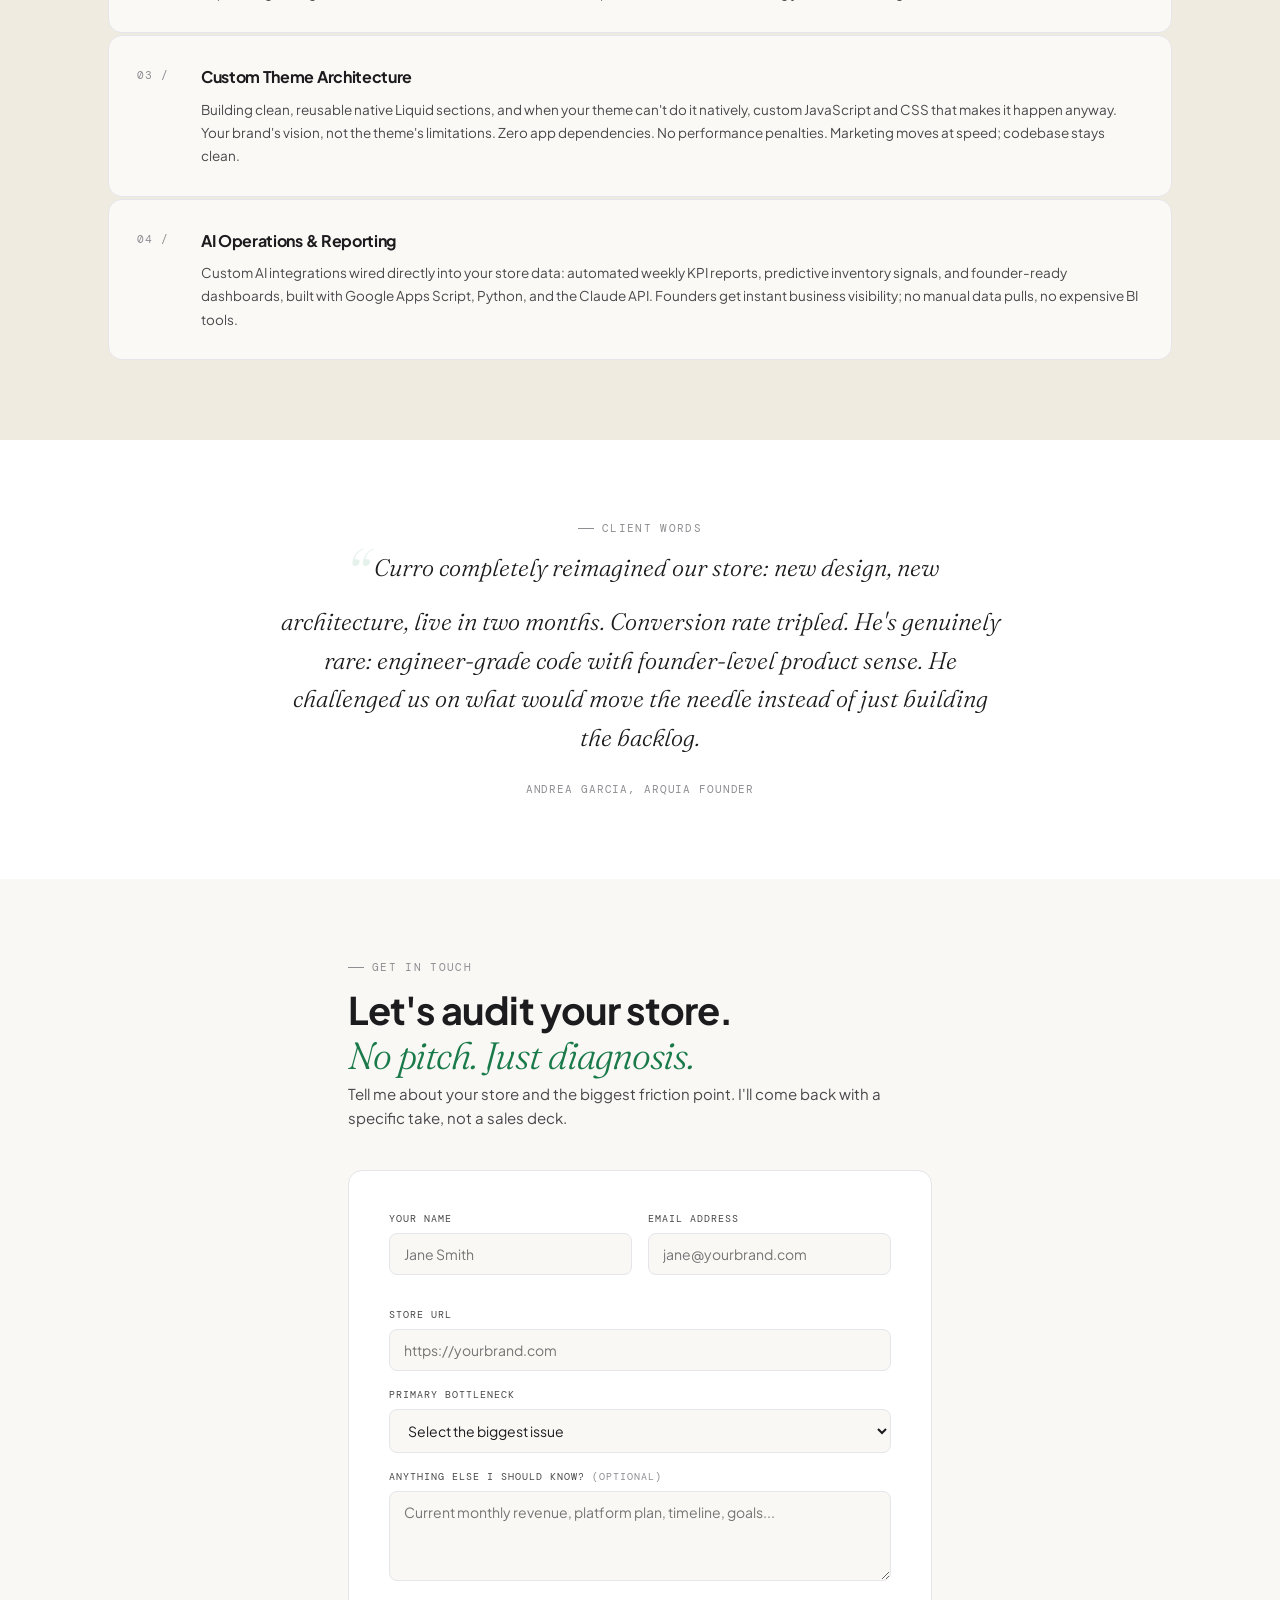
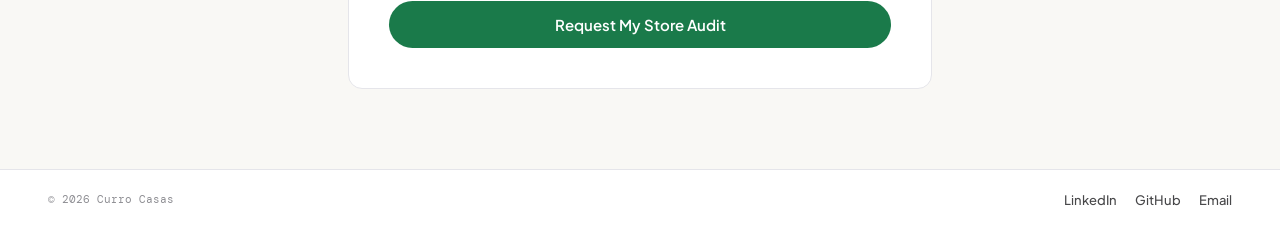
==== commit ce591949: "Add Andrea Garcia's testimonial to consulting page" ====
--- a/consulting.html
+++ b/consulting.html
@@ -608,13 +608,10 @@
   <div class="wrap">
     <div class="testimonial-inner">
       <div class="eyetag" style="justify-content:center;">Client words</div>
-      <!-- TODO: Replace with real client quote from [Client Name] once approved -->
-      <div class="testimonial-placeholder reveal">
-        <p>
-          A real client testimonial will appear here once approved.<br/>
-          Placeholder — do not fabricate a name or quote.
-        </p>
-      </div>
+      <blockquote class="reveal">
+        Curro completely reimagined our store: new design, new architecture, live in two months. Conversion rate tripled. He's genuinely rare: engineer-grade code with founder-level product sense. He challenged us on what would move the needle instead of just building the backlog.
+      </blockquote>
+      <div class="testimonial-author">Andrea Garcia, Arquia Founder</div>
     </div>
   </div>
 </section>
